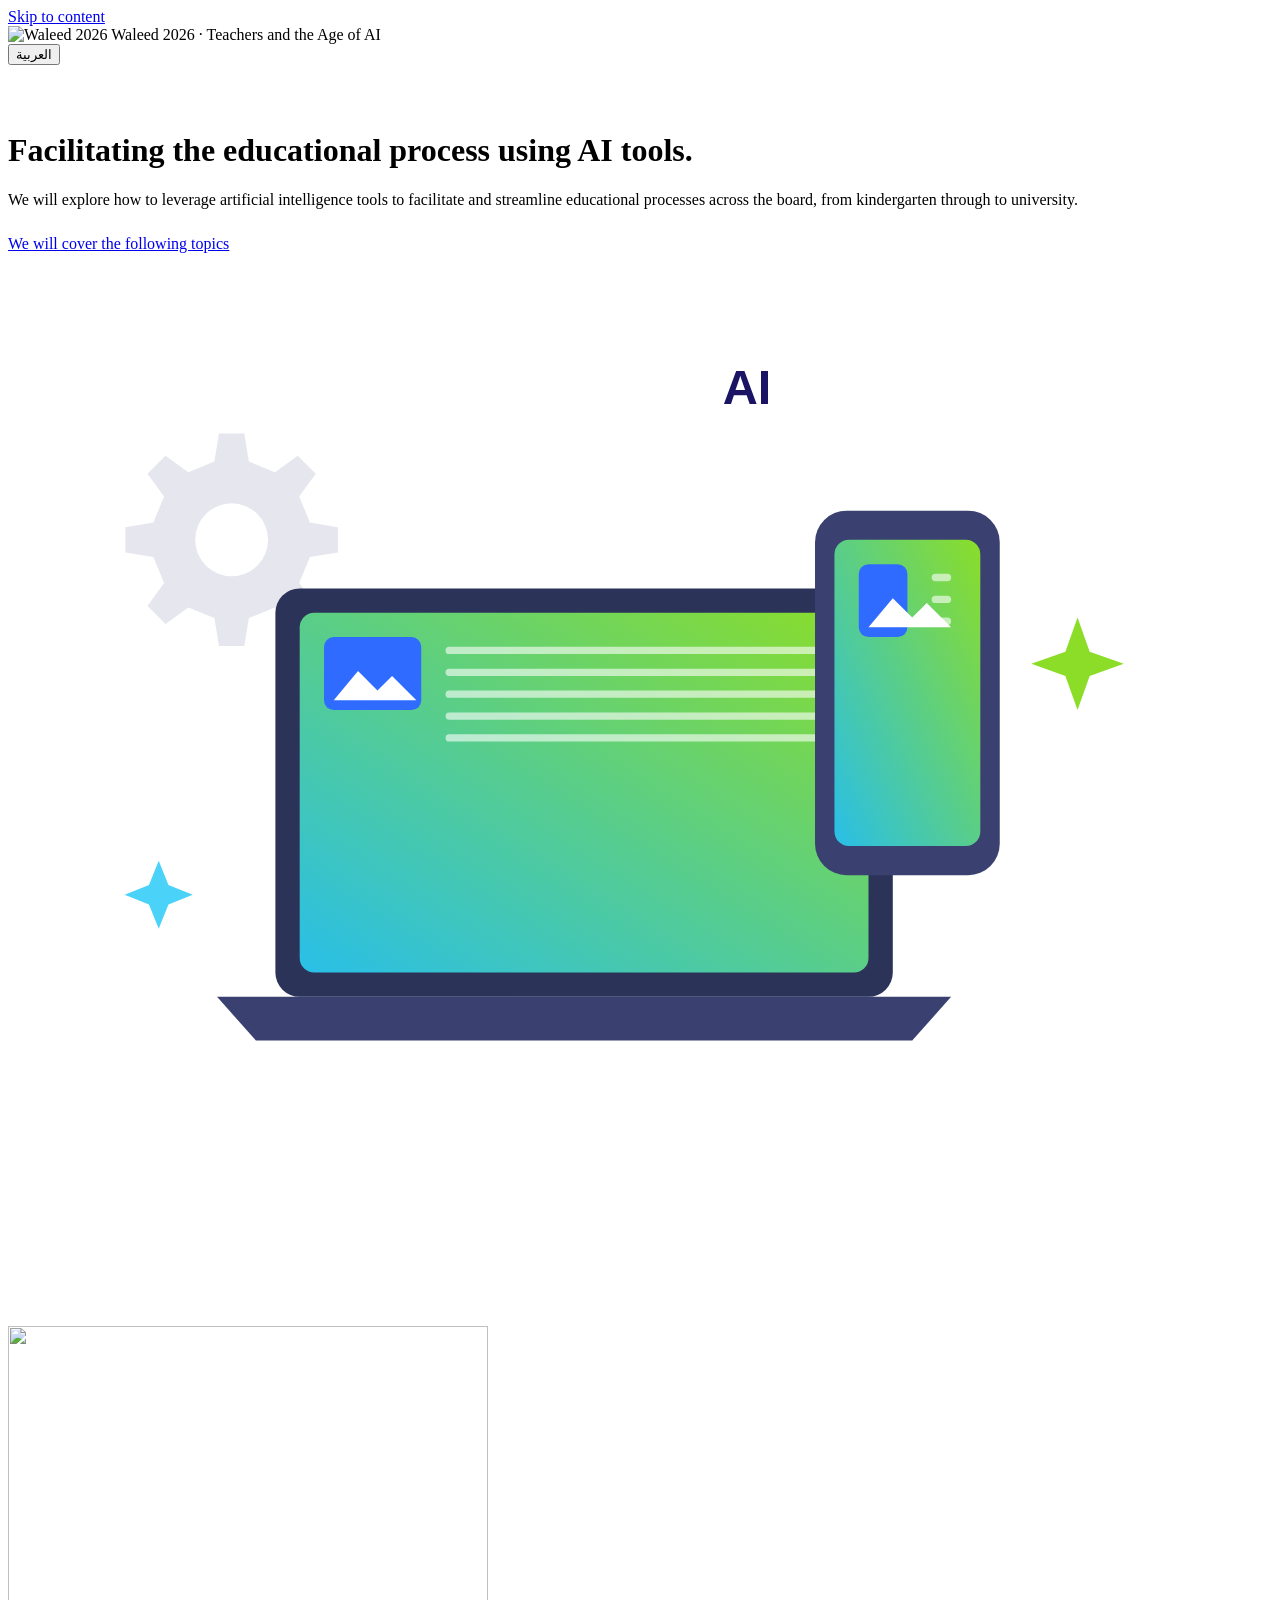
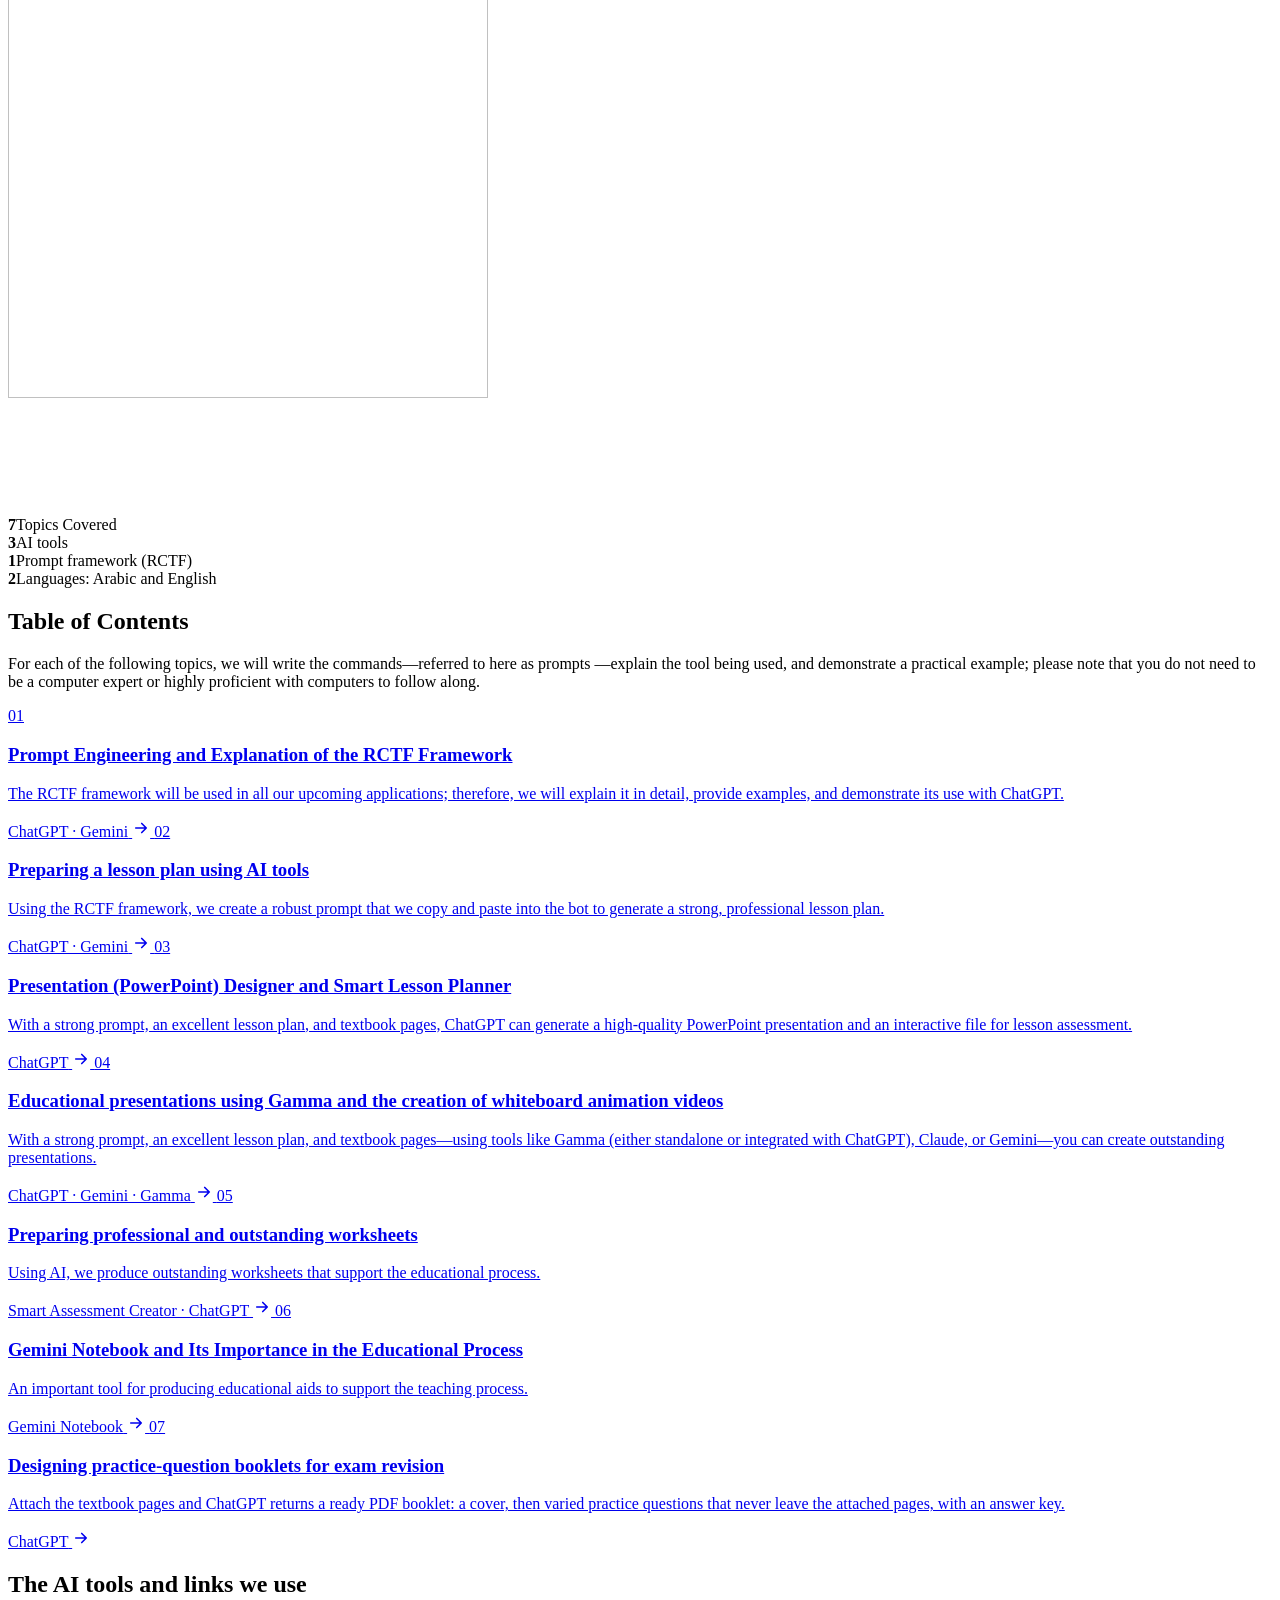
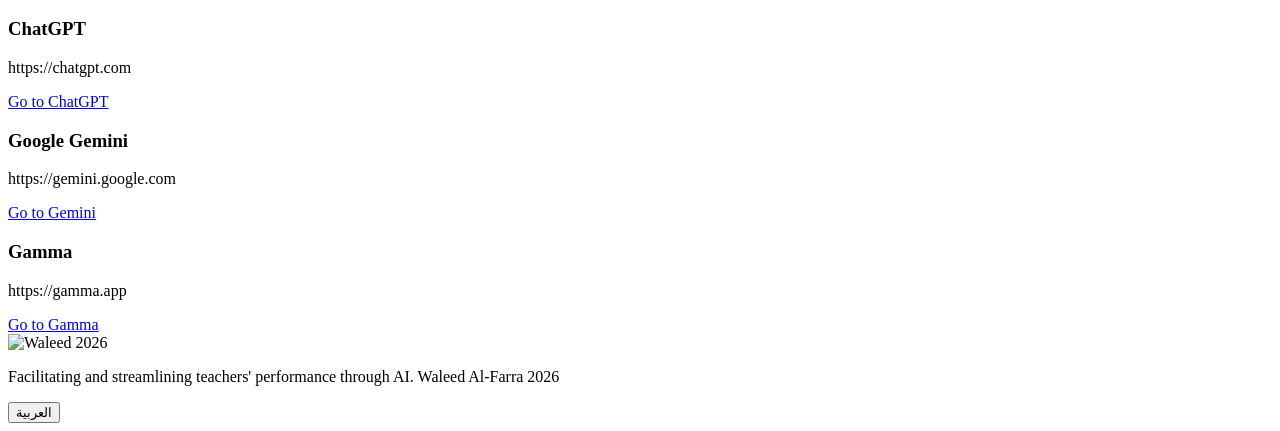
==== index.html @ 4408168d "Add files via upload" ====
<!doctype html>
<html lang="en" dir="ltr">
<head>
<meta charset="utf-8">
<meta name="viewport" content="width=device-width,initial-scale=1">
<title data-en="AI for Teachers — Waleed 2026" data-ar="التدريس والذكاء الاصطناعي  — Waleed 2026">AI for Teachers — Waleed 2026</title>
<link href="assets/logo.png" type="image/x-icon" rel="icon">
<meta name="description" content="Level 1 of the Waleed 2026 AI Classes for Teachers: prompt engineering, lesson planning, exams, assessment and presentations.">
<link rel="stylesheet" href="assets/waleed.css">
<style>
/* تقليص مسافة الواجهة الرئيسية لتطابق صفحة مصمّم الدروس */
.hero{padding:46px 0 114px}
.hero-actions{margin-top:26px}
@media (max-width:720px){.hero{padding:36px 0 104px}}
</style>
</head>
<body>

<a class="skip" href="#main" data-en="Skip to content" data-ar="تخطَّ إلى المحتوى">Skip to content</a>

<!-- ============ TOP BAR ============ -->
<header class="topbar">
  <div class="topbar-in">
    <div class="brand">
      <img src="assets/waleed-logo.png" alt="Waleed 2026">
      <span class="brand-tag" data-en="Waleed 2026 · Teachers and the Age of AI" data-ar="Waleed 2026 · المعلمون وعصر الذكاء الاصطناعي">Waleed 2026 · Teachers and the Age of AI</span>
    </div>
    <div class="topbar-actions">
      <button class="btn btn-ghost" data-lang-toggle type="button" lang="ar">العربية</button>
    </div>
  </div>
</header>

<!-- ============ HERO ============ -->
<div class="hero">
  <i class="orb orb-1" aria-hidden="true"></i><i class="orb orb-2" aria-hidden="true"></i>
  <div class="wrap hero-grid">
    <div class="hero-copy">
    <!--p class="eyebrow" data-en="Waleed 2026 · Teachers and the Age of AI" data-ar="Waleed 2026 · المعلمون وعصر الذكاء الاصطناعي">Waleed 2026 · Teachers and the Age of AI</p-->
    <h1 class="display" data-en="Facilitating the educational process using AI tools." data-ar="تيسير عملية التعليم باستخدام أدوات الذكاء الاصطناعي">Facilitating the educational process using AI tools.</h1>
    <p class="lede" data-en="We will explore how to leverage artificial intelligence tools to facilitate and streamline educational processes across the board, from kindergarten through to university." data-ar="سنستعرض كيفية الاستفادة من أدوات الذكاء الاصطناعي في تيسير وتسهيل عمليات التعليم عامة من مرحلة رياض الأطفال حتى الجامعة">We will explore how to leverage artificial intelligence tools to facilitate and streamline educational processes across the board, from kindergarten through to university.</p>

   <div class="hero-actions">
   
      <a class="btn btn-ghost" href="#sessions" data-en="We will cover the following topics" data-ar="سنتطرق إلى شرح المواضيع التالية">We will cover the following topics</a>
    </div>
    </div>
    <div class="hero-art" aria-hidden="true">
      <i class="art-orb"></i>
      <svg class="art-svg" viewBox="0 0 520 440" xmlns="http://www.w3.org/2000/svg" role="img" aria-label="">
<defs><linearGradient id="g" x1="0" y1="1" x2="1" y2="0"><stop offset="0" stop-color="#29bfe8"/><stop offset="1" stop-color="#8bdd28"/></linearGradient></defs>
<g class="a-gear"><path d="M32.2 -7.1 L43.7 -5.2 L43.7 5.2 L32.2 7.1 L27.8 17.8 L34.6 27.2 L27.2 34.6 L17.8 27.8 L7.1 32.2 L5.2 43.7 L-5.2 43.7 L-7.1 32.2 L-17.8 27.8 L-27.2 34.6 L-34.6 27.2 L-27.8 17.8 L-32.2 7.1 L-43.7 5.2 L-43.7 -5.2 L-32.2 -7.1 L-27.8 -17.8 L-34.6 -27.2 L-27.2 -34.6 L-17.8 -27.8 L-7.1 -32.2 L-5.2 -43.7 L5.2 -43.7 L7.1 -32.2 L17.8 -27.8 L27.2 -34.6 L34.6 -27.2 L27.8 -17.8Z M-15.0 0.0 a15 15 0 1 0 30 0 a15 15 0 1 0 -30 0Z" transform="translate(92 118)" fill="#e6e6ee" fill-rule="evenodd"/></g>
<!--g class="a-float f2"><rect x="38" y="172" width="124" height="156" rx="10" fill="#3a4170"/><rect x="46" y="180" width="108" height="140" rx="6" fill="url(#g)"/><rect x="56" y="190" width="36" height="30" rx="4" fill="#2f6bff"/><path d="M60 216 l10 -12 8 8 6 -6 10 10z" fill="#fff"/><rect x="102" y="194" width="40" height="3" rx="1.5" fill="#fff" opacity=".6"/><rect x="102" y="203" width="40" height="3" rx="1.5" fill="#fff" opacity=".6"/><rect x="102" y="212" width="40" height="3" rx="1.5" fill="#fff" opacity=".6"/><rect x="102" y="221" width="40" height="3" rx="1.5" fill="#fff" opacity=".6"/></g-->
<g class="a-float f1"><path d="M86 306H388L372 324H102Z" fill="#3a4170"/><rect x="110" y="138" width="254" height="168" rx="10" fill="#2b3358"/><rect x="120" y="148" width="234" height="148" rx="6" fill="url(#g)"/><rect x="130" y="158" width="40" height="30" rx="4" fill="#2f6bff"/><path d="M134 184 l10 -12 8 8 6 -6 10 10z" fill="#fff"/><rect x="180" y="162" width="162" height="3" rx="1.5" fill="#fff" opacity=".6"/><rect x="180" y="171" width="162" height="3" rx="1.5" fill="#fff" opacity=".6"/><rect x="180" y="180" width="162" height="3" rx="1.5" fill="#fff" opacity=".6"/><rect x="180" y="189" width="162" height="3" rx="1.5" fill="#fff" opacity=".6"/><rect x="180" y="198" width="162" height="3" rx="1.5" fill="#fff" opacity=".6"/></g>
<g class="a-float f3"><rect x="332" y="106" width="76" height="150" rx="13" fill="#3a4170"/><rect x="340" y="118" width="60" height="126" rx="6" fill="url(#g)"/><rect x="350" y="128" width="20" height="30" rx="4" fill="#2f6bff"/><path d="M354 154 l10 -12 8 8 6 -6 10 10z" fill="#fff"/><rect x="380" y="132" width="8" height="3" rx="1.5" fill="#fff" opacity=".6"/><rect x="380" y="141" width="8" height="3" rx="1.5" fill="#fff" opacity=".6"/><rect x="380" y="150" width="8" height="3" rx="1.5" fill="#fff" opacity=".6"/></g>
<g class="a-float f2"><rect x="268" y="34" width="72" height="42" rx="12" fill="#fff"/><path d="M286 76l-6 14 18-14z" fill="#fff"/><text x="304" y="62" text-anchor="middle" font-family="Arial,sans-serif" font-weight="700" font-size="20" fill="#1b1464">AI</text></g>
<path class="a-spark s1" d="M440 150l5 14 14 5-14 5-5 14-5-14-14-5 14-5z" fill="#8bdd28"/>
<path class="a-spark s2" d="M62 250l4 10 10 4-10 4-4 10-4-10-10-4 10-4z" fill="#4ad2f8"/>
<path class="a-spark s3" d="M392 44l4 10 10 4-10 4-4 10-4-10-10-4 10-4z" fill="#fff"/>
</svg>
      <img class="hero-char" src="assets/teachercar1.png" alt="" width="480" height="672">
    </div>
  </div>
</div>

<!-- ============ شريط الحالة ============ -->
<section class="stats" aria-label="Course at a glance">
  <div class="stats-in"><div class="stats-card">
    <div class="stat no-plus"><b data-count="7">7</b><span data-en="Topics Covered" data-ar="مواضيع الشرح">Topics Covered</span></div>
    <div class="stat no-plus"><b data-count="3">3</b><span data-en="AI tools" data-ar="أدوات ذكاء اصطناعي">AI tools</span></div>
    <div class="stat no-plus"><b data-count="1">1</b><span data-en="Prompt framework (RCTF)" data-ar="إطار واحد للأوامر RCTF">Prompt framework (RCTF)</span></div>
    <div class="stat no-plus"><b data-count="2">2</b><span data-en="Languages: Arabic and English" data-ar="لغتان: العربية والإنجليزية">Languages: Arabic and English</span></div>
  </div></div>
</section>

<main id="main">

<!-- ============ فهرس الأقسام التي سنشرحها ============ -->
<section class="sec" id="sessions">
  <div class="wrap">
    <div class="sec-head">
      <h2 class="display" data-en="Table of Contents" data-ar="فهرس المواضيع ">Table of Contents</h2>
      <p data-en="For each of the following topics, we will write the commands—referred to here as prompts —explain the tool being used, and demonstrate a practical example; please note that you do not need to be a computer expert or highly proficient with computers to follow along." data-ar="في كل موضوع مما يلي سيتم كتابة الأوامر التي نسميها هنا برومت مع شرح الأداة المستخدمة وتطبيق مثال عملي مع ملاحظة بأنه ليس بالضرورة أن تكون ضليعا أو خبيراً في استخدام الحاسب الآلي .">For each of the following topics, we will write the commands—referred to here as prompts —explain the tool being used, and demonstrate a practical example; please note that you do not need to be a computer expert or highly proficient with computers to follow along.</p>
    </div>

    <div class="sessions">

      <a class="srow" href="RCTFframe.html">
        <span class="srow-n" aria-hidden="true">01</span>
        <span class="srow-main">
          <h3 data-en="Prompt Engineering and Explanation of the RCTF Framework" data-ar="هندسة الأوامر وشرح إطار RCTF">Prompt Engineering and Explanation of the RCTF Framework</h3>
          <p data-en="The RCTF framework will be used in all our upcoming applications; therefore, we will explain it in detail, provide examples, and demonstrate its use with ChatGPT." data-ar="سيتم استخدام إطار RCTF، في جميع تطبيقاتنا القادمة لذلك سنقوم بشرحه بالتفصيل مع ضرب أمثلة عليه واستخدامه مع ChatGPT.">The RCTF framework will be used in all our upcoming applications; therefore, we will explain it in detail, provide examples, and demonstrate its use with ChatGPT.</p>
        </span>
        <span class="srow-side">
          <span class="tool-chip">ChatGPT · Gemini</span>
          <span class="srow-go" aria-hidden="true"><svg width="18" height="18" viewBox="0 0 24 24" fill="none" stroke="currentColor" stroke-width="2.2" stroke-linecap="round" stroke-linejoin="round"><path d="M5 12h14M13 6l6 6-6 6"/></svg></span>
        </span>
      </a>

      <a class="srow" href="LessonPlan.html">
        <span class="srow-n" aria-hidden="true">02</span>
        <span class="srow-main">
          <h3 data-en="Preparing a lesson plan using AI tools" data-ar="إعداد خطة الدرس باستخدام أدوات الذكاء الاصطناعي">Preparing a lesson plan using AI tools</h3>
          <p data-en="Using the RCTF framework, we create a robust prompt that we copy and paste into the bot to generate a strong, professional lesson plan." data-ar="باستخدام اطار RCTF،نقوم بإنشاء برومت قوي ننسخه ونلصقه في الروبوت لينتج خطة درس قوية واحترافية.">Using the RCTF framework, we create a robust prompt that we copy and paste into the bot to generate a strong, professional lesson plan.</p>
        </span>
        <span class="srow-side">
          <span class="tool-chip">ChatGPT · Gemini</span>
          <span class="srow-go" aria-hidden="true"><svg width="18" height="18" viewBox="0 0 24 24" fill="none" stroke="currentColor" stroke-width="2.2" stroke-linecap="round" stroke-linejoin="round"><path d="M5 12h14M13 6l6 6-6 6"/></svg></span>
        </span>
      </a>

      <a class="srow" href="LessonPromptStudio.html">
        <span class="srow-n" aria-hidden="true">03</span>
        <span class="srow-main">
          <h3 data-en="Presentation (PowerPoint) Designer and Smart Lesson Planner" data-ar="مصمّم العروض التقديمية (الباوربوينت) وتقويم الدرس الذكي">Presentation (PowerPoint) Designer and Smart Lesson Planner</h3>
          <p data-en="With a strong prompt, an excellent lesson plan, and textbook pages, ChatGPT can generate a high-quality PowerPoint presentation and an interactive file for lesson assessment." data-ar="برومت قوي، وخطة درس متميزة، وصفحات الكتاب — مع ChatGPT  يعطي عرض باوربوينت وملف تفاعلي لتقويم الدرس متميز.">With a strong prompt, an excellent lesson plan, and textbook pages, ChatGPT can generate a high-quality PowerPoint presentation and an interactive file for lesson assessment.</p>
        </span>
        <span class="srow-side">
          <span class="tool-chip">ChatGPT</span>
          <span class="srow-go" aria-hidden="true"><svg width="18" height="18" viewBox="0 0 24 24" fill="none" stroke="currentColor" stroke-width="2.2" stroke-linecap="round" stroke-linejoin="round"><path d="M5 12h14M13 6l6 6-6 6"/></svg></span>
        </span>
      </a>

      <a class="srow" href="GammaPresentation.html">
        <span class="srow-n" aria-hidden="true">04</span>
        <span class="srow-main">
          <h3 data-en="Educational presentations using Gamma and the creation of whiteboard animation videos" data-ar="عروض تعليمية باستخدام Gamma وإنشاء أفلام الوايت بورد أنيميشن">Educational presentations using Gamma and the creation of whiteboard animation videos</h3>
          <p data-en="With a strong prompt, an excellent lesson plan, and textbook pages—using tools like Gamma (either standalone or integrated with ChatGPT), Claude, or Gemini—you can create outstanding presentations." data-ar="برومت قوي، وخطة درس متميزة، وصفحات الكتاب — والأدوات Gamma، أو  ChatGPT مع ربط Gamma، أو  Claude و Gemini تعطي عروض تقديمية متميز.">With a strong prompt, an excellent lesson plan, and textbook pages—using tools like Gamma (either standalone or integrated with ChatGPT), Claude, or Gemini—you can create outstanding presentations.</p>
        </span>
        <span class="srow-side">
          <span class="tool-chip">ChatGPT · Gemini · Gamma</span>
          <span class="srow-go" aria-hidden="true"><svg width="18" height="18" viewBox="0 0 24 24" fill="none" stroke="currentColor" stroke-width="2.2" stroke-linecap="round" stroke-linejoin="round"><path d="M5 12h14M13 6l6 6-6 6"/></svg></span>
        </span>
      </a>

      <a class="srow" href="WorkSheet.html">
        <span class="srow-n" aria-hidden="true">05</span>
        <span class="srow-main">
          <h3 data-en="Preparing professional and outstanding worksheets" data-ar="إعداد أوراق عمل احترافية ومتميزة">Preparing professional and outstanding worksheets</h3>
          <p data-en="Using AI, we produce outstanding worksheets that support the educational process." data-ar="باستخدام الذكاء الاصطناعية نقوم بانتاج أوراق عمل متميزة تدعم العملية التعليمية">Using AI, we produce outstanding worksheets that support the educational process.</p>
        </span>
        <span class="srow-side">
          <span class="tool-chip">Smart Assessment Creator · ChatGPT</span>
          <span class="srow-go" aria-hidden="true"><svg width="18" height="18" viewBox="0 0 24 24" fill="none" stroke="currentColor" stroke-width="2.2" stroke-linecap="round" stroke-linejoin="round"><path d="M5 12h14M13 6l6 6-6 6"/></svg></span>
        </span>
      </a>

     

      <a class="srow" href="ToNoteBookLM.html">
        <span class="srow-n" aria-hidden="true">06</span>
        <span class="srow-main">
           <h3 data-en="Gemini Notebook and Its Importance in the Educational Process" data-ar="أداة Gemini Notebookوأهميتها في عملية التعليم">Gemini Notebook and Its Importance in the Educational Process</h3>
          <p data-en="An important tool for producing educational aids to support the teaching process." data-ar="أداة هامة في انتاج وسائل تعليمية مساعدة لعملية التدريس">An important tool for producing educational aids to support the teaching process.</p>
        </span>
        <span class="srow-side">
          <span class="tool-chip">Gemini Notebook</span>
          <span class="srow-go" aria-hidden="true"><svg width="18" height="18" viewBox="0 0 24 24" fill="none" stroke="currentColor" stroke-width="2.2" stroke-linecap="round" stroke-linejoin="round"><path d="M5 12h14M13 6l6 6-6 6"/></svg></span>
        </span>
      </a>

      <a class="srow" href="StudyNotesStudio.html">
        <span class="srow-n" aria-hidden="true">07</span>
        <span class="srow-main">
          <h3 data-en="Designing practice-question booklets for exam revision" data-ar="مصمّم مذكرات الأسئلة للتدريب قبل الاختبارات">Designing practice-question booklets for exam revision</h3>
          <p data-en="Attach the textbook pages and ChatGPT returns a ready PDF booklet: a cover, then varied practice questions that never leave the attached pages, with an answer key." data-ar="أرفق صفحات الكتاب، فيعيد لك ChatGPT مذكرة PDF جاهزة: غلاف، ثم أسئلة متنوعة لا تخرج عن الصفحات المرفقة، مع مفتاح للإجابات.">Attach the textbook pages and ChatGPT returns a ready PDF booklet: a cover, then varied practice questions that never leave the attached pages, with an answer key.</p>
        </span>
        <span class="srow-side">
          <span class="tool-chip">ChatGPT</span>
          <span class="srow-go" aria-hidden="true"><svg width="18" height="18" viewBox="0 0 24 24" fill="none" stroke="currentColor" stroke-width="2.2" stroke-linecap="round" stroke-linejoin="round"><path d="M5 12h14M13 6l6 6-6 6"/></svg></span>
        </span>
      </a>

    </div>
  </div>
</section>


<!-- ============ TOOL LINKS ============ -->
<section class="sec" id="tools">
  <div class="wrap">
    <div class="sec-head">
      <h2 class="display" data-en="The AI ​​tools and links we use" data-ar="أدوات الذكاء الاصطناعي وروابطها التي سنستخدمها">The AI ​​tools and links we use</h2>
     
    </div>

    <div class="apps">
      <div class="app">
        
        <h3>ChatGPT</h3>
        <p class="app-url">https://chatgpt.com</p>
        <a class="btn btn-outline" href="https://chatgpt.com" target="_blank" rel="noopener" data-en="Go to ChatGPT" data-ar="الذهاب إلى ChatGPT">Go to ChatGPT</a>
      </div>
      <div class="app">
        
        <h3>Google Gemini</h3>
        <p class="app-url">https://gemini.google.com</p>
        <a class="btn btn-outline" href="https://gemini.google.com" target="_blank" rel="noopener" data-en="Go to Gemini" data-ar="الذهاب إلى Gemini">Go to Gemini</a>
      </div>
      
      
      <div class="app">
        
        <h3>Gamma</h3>
        <p class="app-url">https://gamma.app</p>
        <a class="btn btn-outline" href="https://gamma.app" target="_blank" rel="noopener" data-en="Go to Gamma" data-ar="الذهاب إلى Gamma">Go to Gamma</a>
      </div>
    </div>
  </div>
</section>

</main>

<!-- ============ FOOTER ============ -->
<footer class="foot">
  <div class="foot-in">
    <img src="assets/waleed-logo.png" alt="Waleed 2026">
    <p data-en="Facilitating and streamlining teachers' performance through AI. Waleed Al-Farra 2026" data-ar="تسهيل وتيسير أداء المعلمين بالذكاء الاصطناعي · وليد الفرا 2026.">Facilitating and streamlining teachers' performance through AI. Waleed Al-Farra 2026</p>
    <button class="btn btn-ghost" data-lang-toggle type="button" lang="ar">العربية</button>
  </div>
</footer>

<script src="assets/waleed.js"></script>
<script src="assets/upgrade.js"></script>
</body>
</html>
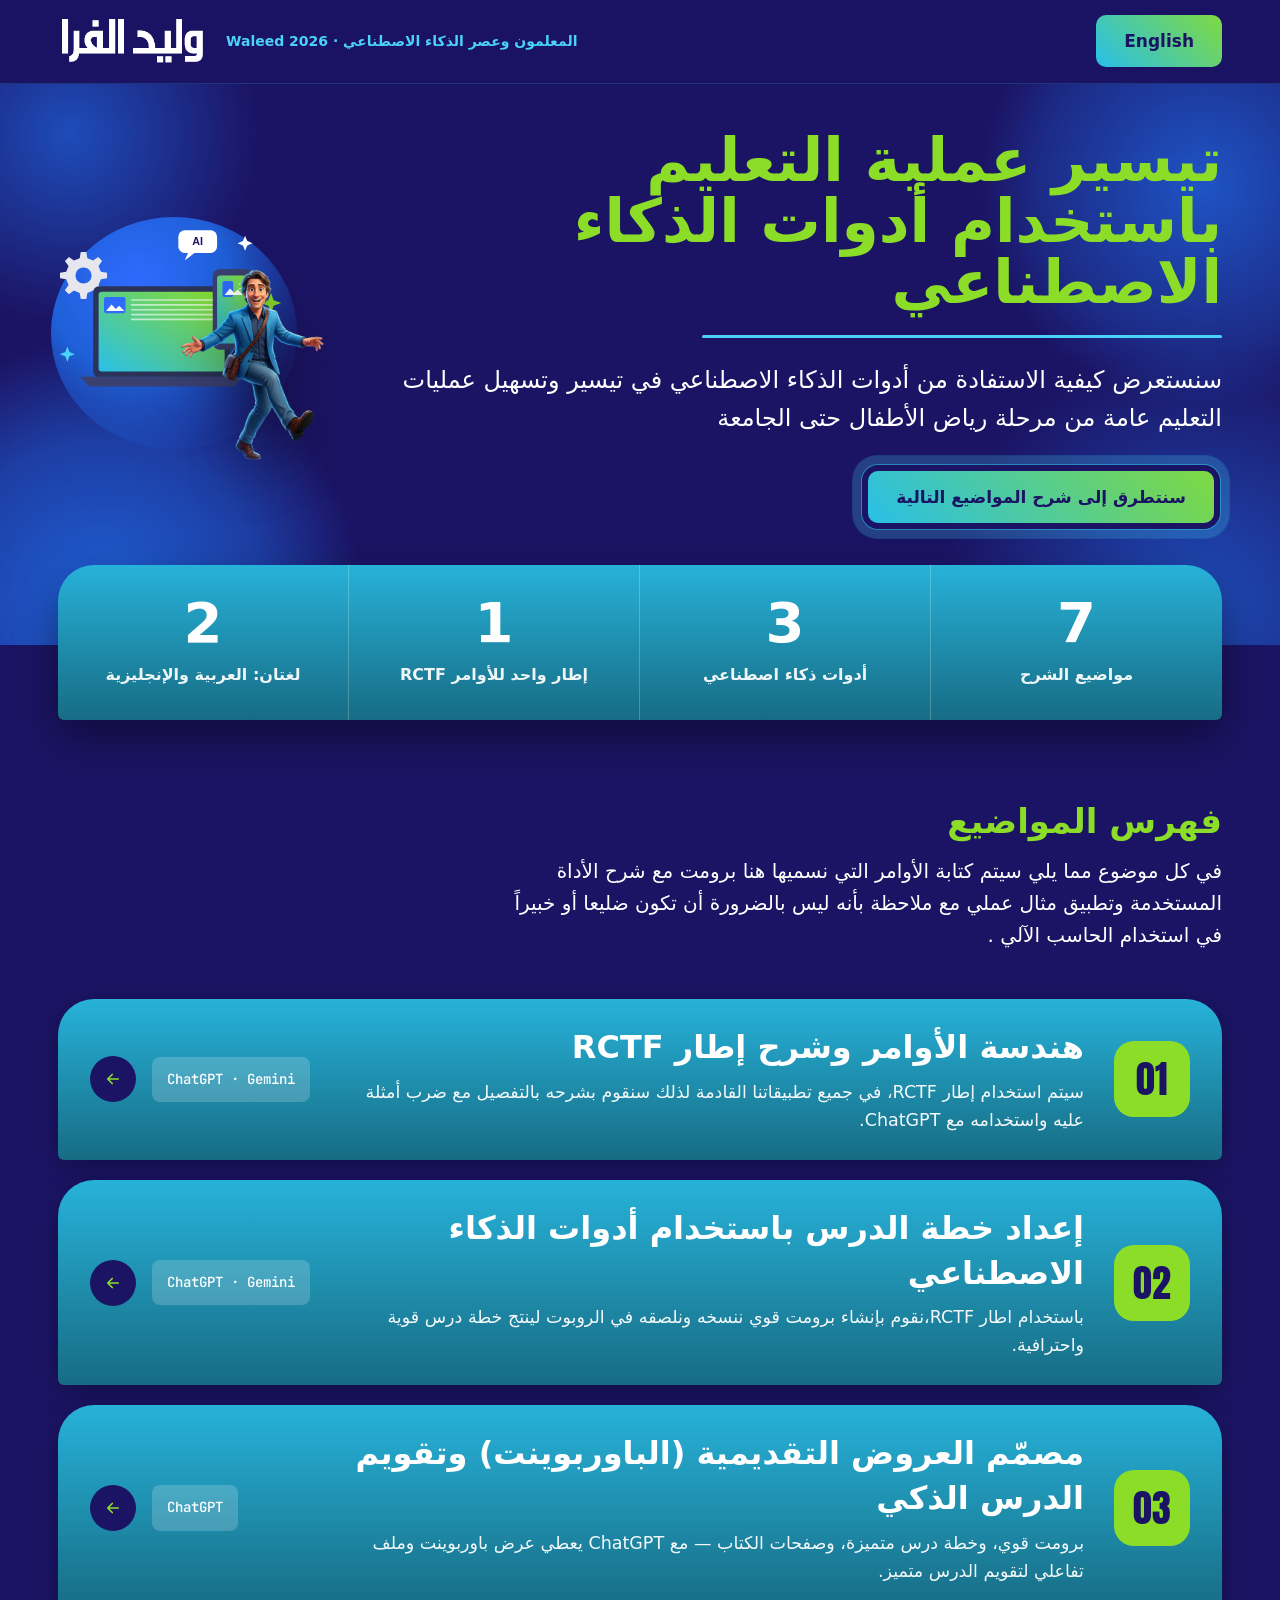
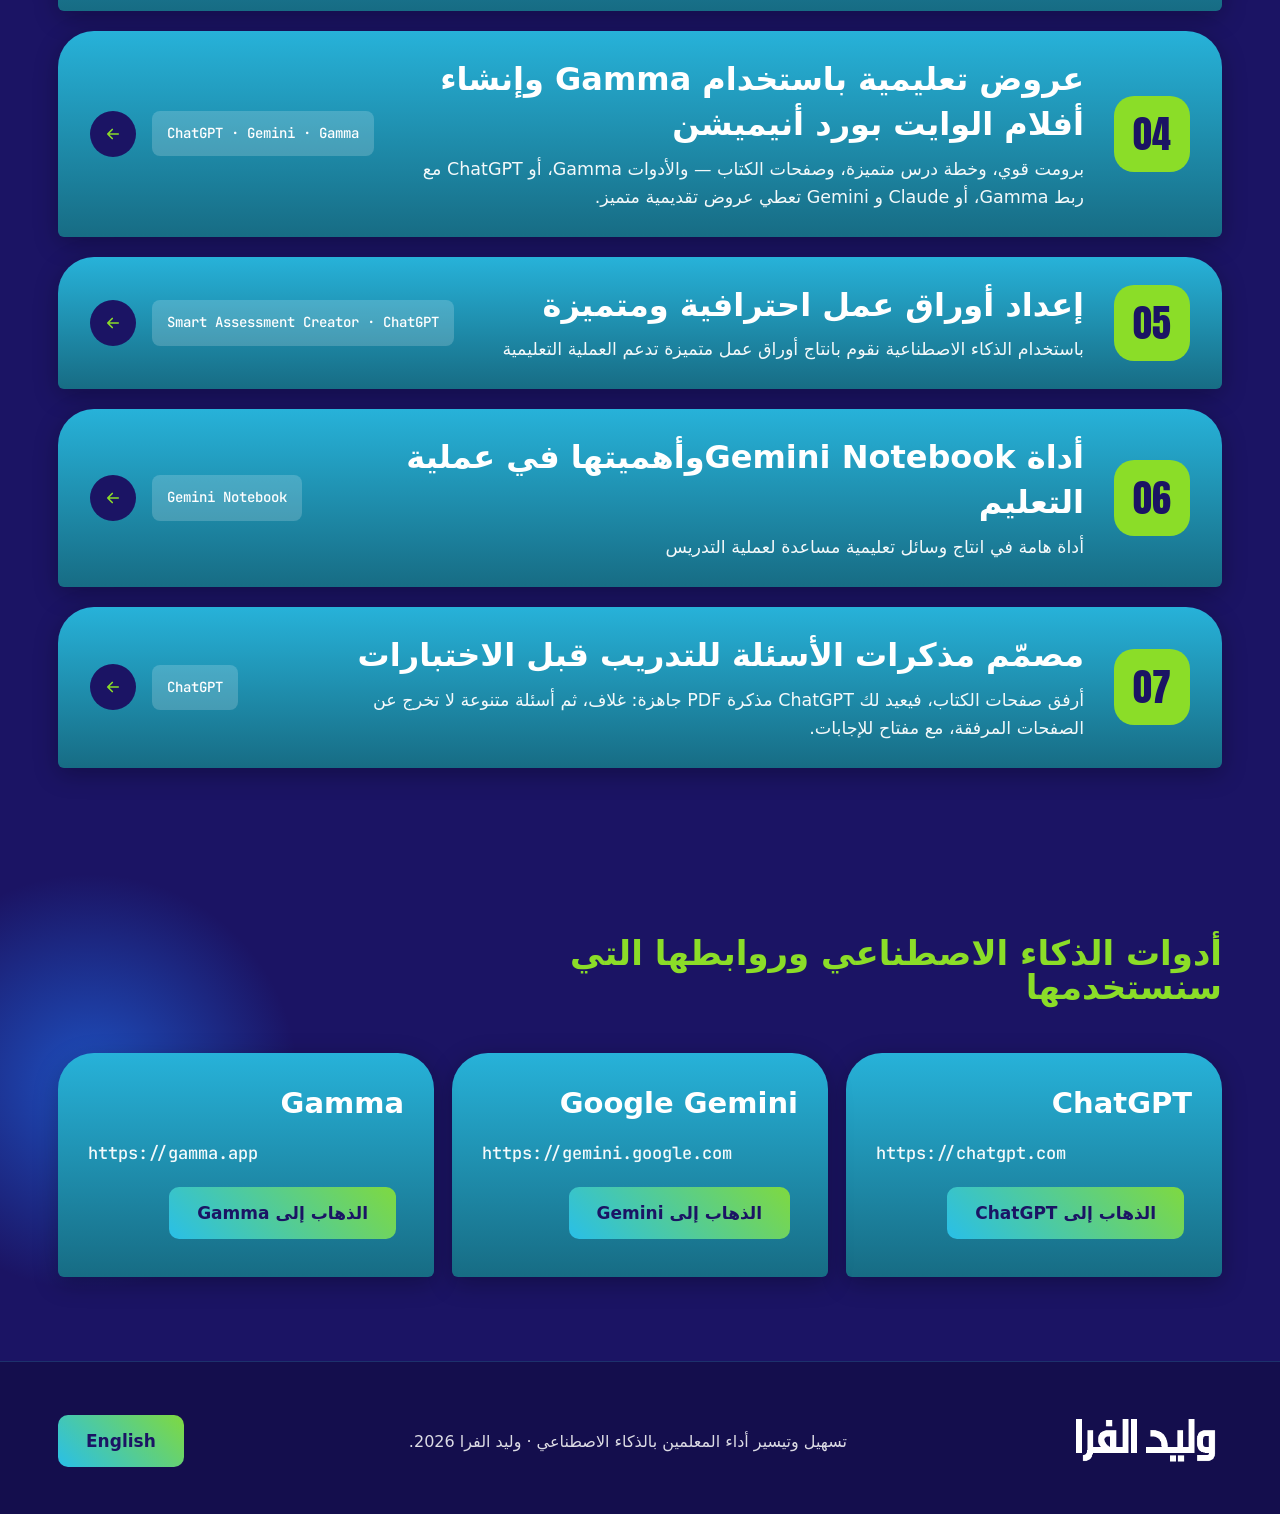
==== commit 04478949: "Update index.html" ====
--- a/index.html
+++ b/index.html
@@ -222,5 +222,8 @@
 
 <script src="assets/waleed.js"></script>
 <script src="assets/upgrade.js"></script>
+  <script data-goatcounter="https://walfarra.goatcounter.com/count"
+        async src="//gc.zgo.at/count.js"></script>
+
 </body>
 </html>
--- a/assets/waleed.css
+++ b/assets/waleed.css
@@ -0,0 +1,1045 @@
+/* ==========================================================
+   Waleed 2026 — waleed.css (merged: base styles + upgrade layer)
+   ========================================================== */
+
+/* ================================
+   Waleed 2026 — AI for Teachers ·
+   ================================ */
+
+/* ------ fonts --- */
+@font-face{font-family:Anton;src:url(fonts/anton-latin-400-normal.woff2) format('woff2');font-weight:400;font-display:swap}
+@font-face{font-family:Inter;src:url(fonts/inter-latin-400-normal.woff2) format('woff2');font-weight:400;font-display:swap}
+@font-face{font-family:Inter;src:url(fonts/inter-latin-500-normal.woff2) format('woff2');font-weight:500;font-display:swap}
+@font-face{font-family:Inter;src:url(fonts/inter-latin-600-normal.woff2) format('woff2');font-weight:600;font-display:swap}
+@font-face{font-family:Inter;src:url(fonts/inter-latin-700-normal.woff2) format('woff2');font-weight:700;font-display:swap}
+@font-face{font-family:Inter;src:url(fonts/inter-latin-800-normal.woff2) format('woff2');font-weight:800;font-display:swap}
+@font-face{font-family:'JetBrains Mono';src:url(fonts/jetbrains-mono-latin-400-normal.woff2) format('woff2');font-weight:400;font-display:swap}
+@font-face{font-family:'JetBrains Mono';src:url(fonts/jetbrains-mono-latin-500-normal.woff2) format('woff2');font-weight:500;font-display:swap}
+@font-face{font-family:Zain;src:url(fonts/cairo-arabic-400-normal.woff2) format('woff2');font-weight:400;font-display:swap;unicode-range:U+0600-06FF,U+0750-077F,U+FB50-FDFF,U+FE70-FEFF}
+@font-face{font-family:Zain;src:url(fonts/cairo-arabic-600-normal.woff2) format('woff2');font-weight:600;font-display:swap;unicode-range:U+0600-06FF,U+0750-077F,U+FB50-FDFF,U+FE70-FEFF}
+@font-face{font-family:Zain;src:url(fonts/cairo-arabic-700-normal.woff2) format('woff2');font-weight:700;font-display:swap;unicode-range:U+0600-06FF,U+0750-077F,U+FB50-FDFF,U+FE70-FEFF}
+@font-face{font-family:Zain;src:url(fonts/cairo-latin-400-normal.woff2) format('woff2');font-weight:400;font-display:swap}
+@font-face{font-family:Zain;src:url(fonts/cairo-latin-600-normal.woff2) format('woff2');font-weight:600;font-display:swap}
+@font-face{font-family:Zain;src:url(fonts/cairo-latin-700-normal.woff2) format('woff2');font-weight:700;font-display:swap}
+
+:root{
+    --logo-teal:#ececec; --logo-orange:#EE3A23;
+  --brand:#ffffff;
+  --brand-lift:oklch(23.359% 0.13418 278.268);
+  --bg:oklch(93.333% 0.00322 15.4);
+  --bg-2:oklch(100% 0.00011 271.152);
+  --surface:oklch(96.444% 0.00143 285.229);
+  --surface-2:oklch(92.494% 0.00011 271.152);
+  --line:oklch(23.359% 0.13418 278.268);
+  --line-soft:oklch(49.477% 0.0894 178.342);
+  --ink:oklch(23.359% 0.13418 278.268);
+  --ink-2:oklch(0% 0 0);
+  --muted:oklch(31.242% 0.05618 178.284);
+  --accent:#05e3ac;
+  --accent-text:oklch(56.95% 0.20316 33.718);
+  --accent-dim:oklch(62.16% 0.24335 30.556);
+  --on-accent:oklch(82.156% 0.15229 176.656);
+  --signal:oklch(11.43% 0.02278 169.431);
+
+  --sans:Inter,-apple-system,BlinkMacSystemFont,"Segoe UI",Roboto,Helvetica,Arial,sans-serif;
+  --display:Anton,Impact,"Arial Narrow",sans-serif;
+  --mono:"JetBrains Mono",ui-monospace,SFMono-Regular,Menlo,Consolas,monospace;
+  --ar:Cairo,"Segoe UI",Tahoma,system-ui,sans-serif;
+
+  --r-sm:8px; --r:12px; --r-md:14px; --r-lg:18px; --r-pill:999px;
+  --ease:cubic-bezier(0.4,0,0.2,1);
+  --out:cubic-bezier(0.22,1,0.36,1);
+  --t-fast:160ms; --t:260ms;
+  --maxw:1220px;
+  --shadow:0 2px 14px rgba(0,0,0,.34);
+  --shadow-lift:0 16px 40px rgba(0,0,0,.46);
+}
+
+.sec-head-title{
+  display:flex;
+  align-items:center;
+  gap:10px;
+  flex-wrap:wrap;
+}
+.sec-head-title img{
+  flex:0 0 auto;
+}
+
+*{box-sizing:border-box}
+html{scroll-behavior:smooth; background:var(--bg)}
+body{
+  margin:0; background:var(--bg); color:var(--ink-2);
+  font-family:var(--sans); font-size:18px; font-weight:500; line-height:1.68;
+  -webkit-font-smoothing:antialiased; text-rendering:optimizeLegibility;
+}
+html[dir="rtl"] body{font-family:var(--ar); font-size:19px; line-height:1.95; font-weight:400}
+html[dir="rtl"] .display{font-family:var(--ar); font-weight:700; letter-spacing:0}
+
+img{max-width:100%; display:block}
+a{color:var(--brand-lift); text-underline-offset:3px}
+strong,b{color:var(--ink); font-weight:700}
+:focus-visible{outline:3px solid var(--accent); outline-offset:3px; border-radius:6px}
+::selection{background:var(--accent); color:#fff}
+
+.wrap{max-width:var(--maxw); margin-inline:auto; padding-inline:28px}
+
+/* Display face  */
+.display{
+  font-family:var(--display); font-weight:400; line-height:1.02;
+  letter-spacing:.006em; color:var(--ink);
+}
+
+/* ---------- Skip link ---------- */
+.skip{position:absolute; inset-inline-start:-9999px; top:0; z-index:99;
+  background:var(--accent); color:#fff; padding:14px 20px; font-weight:700;
+  border-radius:0 0 var(--r) 0}
+.skip:focus{inset-inline-start:0}
+
+/* ---------- Top bar ---------- */
+.topbar {
+  background: var(--bg-2); 
+  border-bottom: 1px solid var(--line-soft); 
+  position: sticky; 
+  top: 0; 
+  z-index: 40; 
+  backdrop-filter: blur(8px);
+}
+
+.topbar-in {
+  max-width: var(--maxw); 
+  margin-inline: auto; 
+  padding: 14px 28px; 
+  display: flex; 
+  align-items: center; 
+  gap: 20px; 
+  justify-content: space-between;
+  /* 💡 إجبار الشريط على الترتيب من اليسار لليمين دائماً لضمان ثبات اللوجو يساراً والأزرار يميناً */
+  direction: ltr !important; 
+}
+
+.brand {
+  display: flex; 
+  align-items: center; 
+  gap: 16px; 
+  min-width: 0;
+  /* 💡 إعادة توجيه محتوى الشعار داخلياً ليدعم العربية إذا كان يحتوي على نص */
+  direction: var(--site-dir, ltr); 
+}
+
+.brand img {
+  width: 152px;
+}
+
+.brand-tag {
+  font-family: var(--mono); 
+  font-size: 12px; 
+  font-weight: 500; 
+  letter-spacing: .14em; 
+  text-transform: uppercase; 
+  color: var(--muted); 
+  white-space: nowrap;
+}
+
+/* دعم الخط العربي للشعار */
+html[dir="rtl"] .brand-tag {
+  font-family: var(--ar); 
+  letter-spacing: 0; 
+  font-size: 14px; 
+  font-weight: 600;
+}
+
+.topbar-actions {
+  display: flex; 
+  align-items: center; 
+  gap: 10px; 
+  flex-wrap: wrap;
+  /* 💡 إعادة توجيه الأزرار داخلياً لتظهر النصوص داخلها بشكل صحيح حسب لغة الموقع */
+  direction: var(--site-dir, ltr); 
+}
+
+
+/* ---------- Buttons ---------- */
+.btn{display:inline-flex; align-items:center; gap:10px; border:0; cursor:pointer;
+  font-family:inherit; font-weight:700; font-size:15.5px; padding:12px 20px;
+  border-radius:var(--r-pill); text-decoration:none; min-height:46px; line-height:1.2;
+  transition:transform var(--t-fast) var(--ease), background var(--t-fast),
+             box-shadow var(--t) var(--out), color var(--t-fast)}
+.btn:active{transform:translateY(1px) scale(.985)}
+.btn-ghost{background:var(--surface); color:var(--ink); border:1px solid var(--line)}
+.btn-ghost:hover{background:var(--surface-2); border-color:var(--brand-lift)}
+.btn-primary{background:var(--brand-lift); color:var(--on-accent)}
+.btn-primary:hover{filter:brightness(1.08); box-shadow:var(--shadow-lift)}
+.btn-outline{background:transparent; color:var(--brand-lift); border:1.5px solid var(--brand-lift)}
+.btn-outline:hover{background:var(--surface-2); color:var(--ink)}
+.btn-accent{background:var(--accent); color:#fff}
+.btn-accent:hover{filter:brightness(1.1); box-shadow:0 12px 30px oklch(0.520 0.185 31 / .38)}
+.btn .ic{width:18px; height:18px; flex:0 0 auto}
+html[dir="rtl"] .btn .flip{transform:scaleX(-1)}
+
+/* ---------- Hero ---------- */
+.hero{position:relative; overflow:hidden; padding:88px 0 96px;
+  background:
+    radial-gradient(900px 520px at 12% -10%, oklch(97.059% 0.00343 176.312 / 0.55), transparent 62%),
+    radial-gradient(700px 420px at 96% 8%, oklch(94.562% 0.02093 24.519 / 0.18), transparent 60%),
+    var(--bg)}
+.hero:after{content:""; position:absolute; bottom:0; inset-inline-start:0;
+  width:100%; height:3px;
+  background:linear-gradient(90deg,var(--brand-lift),var(--accent) 62%,transparent)}
+html[dir="rtl"] .hero:after{background:linear-gradient(270deg,var(--brand-lift),var(--accent) 62%,transparent)}
+.hero .wrap{position:relative}
+
+.eyebrow{font-family:var(--mono); font-size:13px; font-weight:500;
+  letter-spacing:.2em; text-transform:uppercase; color:var(--accent-text);
+  margin:0 0 24px}
+html[dir="rtl"] .eyebrow{font-family:var(--ar); letter-spacing:0; font-size:16px; font-weight:700}
+
+.hero h1{margin:0 0 24px; font-size:clamp(46px,7.4vw,60px); max-width:29ch}
+.hero .lede{margin:0; max-width:56ch; font-size:clamp(19.5px,2.2vw,24px);
+  font-weight:500; color:var(--ink-2); line-height:1.56}
+.hero-actions{display:flex; gap:14px; flex-wrap:wrap; margin-top:38px}
+.hero-meta{display:flex; gap:10px; flex-wrap:wrap; margin-top:40px}
+
+.chip{display:inline-flex; align-items:center; gap:8px; font-size:15px; font-weight:600;
+  padding:9px 17px; border-radius:var(--r-pill);
+  background:var(--surface); border:1px solid var(--line); color:var(--ink-2)}
+
+/* ---------- Pipeline strip ---------- */
+.pipeline{background:var(--bg-2); border-bottom:1px solid var(--line-soft)}
+.pipeline-in{max-width:var(--maxw); margin-inline:auto; padding:24px 28px;
+  display:flex; align-items:center; gap:11px; overflow-x:auto; scrollbar-width:thin}
+.step{display:inline-flex; align-items:center; white-space:nowrap;
+  padding:11px 18px; border-radius:var(--r-pill);
+  font-family:var(--mono); font-size:14px; font-weight:500;
+  background:var(--surface); color:var(--ink-2); border:1px solid var(--line)}
+html[dir="rtl"] .step{font-family:var(--ar); font-weight:600; font-size:15px}
+.step.is-start{border-color:var(--brand-lift); color:var(--ink)}
+.step.is-end{background:var(--accent); color:#fff; border-color:var(--accent); font-weight:700}
+.step-arrow{color:var(--accent-text); font-weight:700; flex:0 0 auto; font-size:17px}
+html[dir="rtl"] .step-arrow{transform:scaleX(-1)}
+
+/* ---------- Sections ---------- */
+section{scroll-margin-top:76px}
+.sec{padding:92px 0}
+.sec-alt{background:var(--bg-2); border-block:1px solid var(--line-soft)}
+.sec-head{max-width:60ch; margin:0 0 48px}
+.sec-head h2{margin:0 0 16px; font-size:clamp(34px,4.6vw,24px)}
+.sec-head p{margin:0; color:var(--ink-2); font-size:20px; font-weight:500; line-height:1.6}
+
+/* ---------- Session rows ---------- */
+.sessions{display:grid; gap:14px}
+.srow{display:grid; grid-template-columns:auto 1fr auto; align-items:center; gap:30px;
+  padding:28px 30px; text-decoration:none; color:inherit;
+  background:var(--surface); border:1px solid var(--line-soft); border-radius:var(--r-lg);
+  position:relative; overflow:hidden;
+  transition:border-color var(--t) var(--ease), background var(--t) var(--ease),
+             transform var(--t) var(--out), box-shadow var(--t) var(--out)}
+.srow:before{content:""; position:absolute; inset-block:0; inset-inline-start:0; width:4px;
+  background:var(--accent); opacity:0; transition:opacity var(--t) var(--ease)}
+.srow:hover{background:var(--surface-2); border-color:var(--brand-lift);
+  transform:translateY(-3px); box-shadow:var(--shadow-lift)}
+.srow:hover:before{opacity:1}
+.srow-n{font-family:var(--display); font-size:62px; line-height:.9;
+  color:var(--brand-lift); opacity:.78; min-width:78px;
+  transition:opacity var(--t) var(--ease), color var(--t) var(--ease)}
+.srow:hover .srow-n{opacity:1; color:var(--accent-text)}
+.srow-main h3{margin:0 0 8px; font-family:var(--display); font-weight:400;
+  font-size:clamp(24px,2.6vw,32px); line-height:1.12; color:var(--ink)}
+html[dir="rtl"] .srow-main h3{font-family:var(--ar); font-weight:700; line-height:1.4}
+.srow-main p{margin:0; color:var(--ink-2); font-size:17.5px; max-width:66ch; font-weight:500; line-height:1.6}
+.srow-side{display:flex; align-items:center; gap:16px}
+.tool-chip{display:inline-flex; align-items:center; font-family:var(--mono);
+  font-size:14px; font-weight:500; padding:9px 15px; border-radius:var(--r-pill);
+  background:var(--bg-2); color:var(--brand-lift); border:1px solid var(--line);
+  white-space:nowrap}
+.srow-go{width:46px; height:46px; border-radius:50%; display:grid; place-items:center;
+  background:var(--bg-2); color:var(--brand-lift); border:1px solid var(--line);
+  flex:0 0 auto; transition:background var(--t-fast), color var(--t-fast), transform var(--t) var(--out)}
+.srow:hover .srow-go{background:var(--accent); color:#fff; border-color:var(--accent);
+  transform:translateX(4px)}
+html[dir="rtl"] .srow:hover .srow-go{transform:translateX(-4px)}
+html[dir="rtl"] .srow-go svg{transform:scaleX(-1)}
+
+/* ---------- Cards ---------- */
+.grid{display:grid; gap:18px}
+.g2{grid-template-columns:repeat(2,1fr)}
+.g3{grid-template-columns:repeat(3,1fr)}
+.card{background:var(--surface); border:1px solid var(--line-soft);
+  border-radius:var(--r-lg); padding:32px}
+.card h3{margin:0 0 14px; font-family:var(--display); font-weight:400;
+  font-size:27px; line-height:1.14; color:var(--ink)}
+html[dir="rtl"] .card h3{font-family:var(--ar); font-weight:700; line-height:1.45}
+.card p{margin:0; color:var(--ink-2); font-size:17.5px; font-weight:500; line-height:1.62}
+.card-accent{border-color:var(--accent-dim); background:var(--surface)}
+.card-accent h3{color:var(--accent-text)}
+.card-brand{border-color:var(--brand-lift)}
+.card-brand h3{color:var(--brand-lift)}
+
+/* ---------- Content blocks ---------- */
+.split{display:grid; grid-template-columns:308px 1fr; gap:40px; align-items:start}
+.rail{position:sticky; top:92px; background:var(--surface);
+  border:1px solid var(--line); border-radius:var(--r-lg); padding:30px}
+.rail h2{margin:0 0 8px; font-family:var(--display); font-weight:400;
+  font-size:30px; color:var(--ink); line-height:1.1}
+html[dir="rtl"] .rail h2{font-family:var(--ar); font-weight:700; line-height:1.4}
+.rail > p{margin:0 0 22px; color:var(--ink-2); font-size:17px; font-weight:500}
+.rail ol{margin:0; padding:0; list-style:none; counter-reset:r}
+.rail ol li{counter-increment:r; position:relative; padding-inline-start:40px;
+  margin:16px 0; font-size:16.5px; font-weight:600; color:var(--ink-2); line-height:1.45}
+.rail ol li:before{content:counter(r,decimal-leading-zero); position:absolute;
+  inset-inline-start:0; top:1px; font-family:var(--mono); font-size:13px; font-weight:500;
+  color:var(--accent-text)}
+.rail .btn{margin-top:24px; width:100%; justify-content:center}
+
+.block{background:var(--surface); border:1px solid var(--line-soft);
+  border-radius:var(--r-lg); padding:38px; margin-bottom:18px}
+.block > h2{margin:0 0 10px; font-family:var(--display); font-weight:400;
+  font-size:clamp(30px,3.6vw,42px); line-height:1.06; color:var(--ink)}
+html[dir="rtl"] .block > h2{font-family:var(--ar); font-weight:700; line-height:1.4}
+.block > .sub{margin:0 0 28px; color:var(--accent-text); font-size:17px; font-weight:600}
+.block p{font-size:18px; color:var(--ink-2); font-weight:500; line-height:1.7}
+.block h3{font-family:var(--mono); font-size:14px; font-weight:500; letter-spacing:.16em;
+  text-transform:uppercase; color:var(--brand-lift); margin:34px 0 16px;
+  padding-bottom:12px; border-bottom:1px solid var(--line-soft)}
+html[dir="rtl"] .block h3{font-family:var(--ar); font-weight:700; letter-spacing:0; font-size:19px}
+.block h3:first-of-type{margin-top:0}
+
+.ticks{list-style:none; margin:0; padding:0}
+.ticks li{position:relative; padding-inline-start:32px; margin:15px 0;
+  font-size:18px; color:var(--ink-2); font-weight:500; line-height:1.68}
+.ticks li:before{content:""; position:absolute; inset-inline-start:2px; top:.62em;
+  width:10px; height:10px; border-radius:2px; background:var(--brand-lift);
+  transform:rotate(45deg)}
+.ticks.is-do li:before{background:var(--accent)}
+
+.numbered{counter-reset:s; list-style:none; margin:0; padding:0}
+.numbered li{counter-increment:s; position:relative; padding-inline-start:56px; margin:24px 0}
+.numbered li:before{content:counter(s); position:absolute; inset-inline-start:0; top:-2px;
+  width:36px; height:36px; border-radius:10px; display:grid; place-items:center;
+  background:var(--bg-2); border:1px solid var(--brand-lift); color:var(--brand-lift);
+  font-family:var(--mono); font-size:16px; font-weight:500}
+.numbered li b{display:block; font-size:19px; font-weight:700; color:var(--ink);
+  margin-bottom:4px; line-height:1.35}
+.numbered li span{color:var(--ink-2); font-size:17.5px; font-weight:500; line-height:1.62}
+
+.step-cta{margin:14px 0 0}
+/* a button inside a numbered step must not inherit the step's body-text colour */
+.numbered li .btn span{color:inherit; font-size:inherit; font-weight:inherit}
+
+/* ---------- Embedded document viewer (worked examples) ---------- */
+.viewer{position:relative; margin:22px 0 0; border:1px solid var(--line);
+  border-radius:var(--r-lg); background:var(--bg-2); overflow:hidden;
+  box-shadow:var(--shadow); aspect-ratio:16/10; min-height:420px}
+.viewer iframe{position:absolute; inset:0; width:100%; height:100%; border:0; display:block}
+.viewer.is-video{aspect-ratio:16/9; background:#000}
+.viewer-actions{display:flex; flex-wrap:wrap; gap:12px; padding-top:18px}
+@media (max-width:720px){.viewer{aspect-ratio:4/3; min-height:340px}}
+
+/* ---------- Output chips (the nine NotebookLM outputs) ---------- */
+.outputs{list-style:none; margin:16px 0 4px; padding:0; counter-reset:o;
+  display:grid; gap:10px; grid-template-columns:repeat(auto-fit,minmax(232px,1fr))}
+.outputs li{counter-increment:o; margin:0; position:relative; background:var(--bg-2);
+  border:1px solid var(--line-soft); border-radius:var(--r);
+  padding:13px 15px; padding-inline-start:48px;
+  font-size:16px; font-weight:700; color:var(--ink); line-height:1.35;
+  transition:border-color var(--t) var(--ease), transform var(--t) var(--out)}
+.outputs li:hover{border-color:var(--brand-lift); transform:translateY(-2px)}
+.outputs li:before{content:counter(o); position:absolute; inset-inline-start:13px; top:12px;
+  width:24px; height:24px; border-radius:7px; display:grid; place-items:center;
+  background:var(--brand-lift); color:var(--on-accent);
+  font-family:var(--mono); font-size:12px; font-weight:500}
+.outputs li small{display:block; margin-top:4px; font-size:14.5px; font-weight:500;
+  color:var(--muted); line-height:1.5}
+.outputs.is-quiet{counter-reset:none}
+.outputs.is-quiet li{padding-inline-start:15px}
+.outputs.is-quiet li:before{display:none}
+.outputs li.is-new{border-color:var(--accent-dim); background:var(--surface)}
+.outputs li.is-new:before{background:var(--accent); color:var(--on-accent)}
+html[dir="rtl"] .outputs li{font-family:var(--ar)}
+
+.callout{border-inline-start:4px solid var(--accent); background:var(--bg-2);
+  border-radius:0 var(--r) var(--r) 0; padding:22px 26px; margin:28px 0}
+html[dir="rtl"] .callout{border-radius:var(--r) 0 0 var(--r)}
+.callout p{margin:0; font-size:18px; color:var(--ink-2); font-weight:500; line-height:1.68}
+.callout b{color:var(--accent-text); font-weight:700}
+
+/* ---------- App cards ---------- */
+.apps{display:grid; gap:18px; grid-template-columns:repeat(auto-fit,minmax(300px,1fr))}
+.app{background:var(--bg-2); border:1px solid var(--line); border-radius:var(--r-lg);
+  padding:30px; display:flex; flex-direction:column; gap:16px;
+  transition:transform var(--t) var(--out), box-shadow var(--t) var(--out), border-color var(--t)}
+.app:hover{transform:translateY(-4px); box-shadow:var(--shadow-lift); border-color:var(--brand-lift)}
+.app-badge{display:inline-flex; align-items:center; align-self:flex-start;
+  font-family:var(--mono); font-size:12px; font-weight:500; letter-spacing:.16em;
+  text-transform:uppercase; padding:8px 14px; border-radius:var(--r-pill);
+  background:var(--surface-2); color:var(--brand-lift); border:1px solid var(--line)}
+html[dir="rtl"] .app-badge{font-family:var(--ar); letter-spacing:0; font-size:14px; font-weight:700}
+.app-badge.is-ext{color:var(--accent-text); border-color:var(--accent-dim)}
+.app h3{margin:0; font-family:var(--display); font-weight:400; font-size:29px;
+  line-height:1.1; color:var(--ink)}
+html[dir="rtl"] .app h3{font-family:var(--ar); font-weight:700; line-height:1.4}
+.app p{margin:0; color:var(--ink-2); font-size:17px; flex:1; font-weight:500; line-height:1.62}
+.app .btn{align-self:flex-start; margin-top:4px}
+.app-url{font-family:var(--mono); font-size:14px; font-weight:400; color:var(--brand-lift);
+  word-break:break-all; direction:ltr; text-align:start; flex:none!important}
+
+/* ---------- Prompt box ---------- */
+.prompt-tools{display:flex; gap:10px; flex-wrap:wrap; margin-bottom:16px; align-items:center}
+.prompt-box{width:100%; min-height:360px; resize:vertical; padding:22px;
+  border:1px solid var(--line); border-radius:var(--r); background:var(--bg);
+  color:var(--ink-2); font-family:var(--mono); font-size:14.5px; font-weight:400;
+  line-height:1.75; direction:ltr; text-align:left}
+.prompt-box:focus{border-color:var(--brand-lift); background:var(--bg-2)}
+.copied{font-size:15px; font-weight:700; color:var(--signal)}
+
+/* An editable prompt that can highlight its own fields — a <textarea> cannot style
+   substrings, so fillable prompts use a contenteditable div instead. */
+.prompt-box[contenteditable]{white-space:pre-wrap; overflow:auto; max-height:600px;
+  resize:vertical; cursor:text}
+.prompt-box[contenteditable]:focus{outline:none}
+/* long fields must wrap rather than run off the edge of the box */
+.ph{color:var(--accent-text); font-weight:700; background:oklch(100% 0.00011 271.152 / 0.18);
+  border:1px solid var(--accent-dim); border-radius:4px; padding:0 3px;
+  overflow-wrap:break-word}
+.ph:focus{outline:2px solid var(--accent); outline-offset:1px}
+
+/* ---------- Hint ---------- */
+.hint{margin:0 0 18px; padding:16px 20px; background:var(--surface);
+  border-inline-start:4px solid var(--accent); border-radius:0 var(--r) var(--r) 0;
+  font-size:17px; line-height:1.7; color:var(--ink-2)}
+html[dir="rtl"] .hint{border-radius:var(--r) 0 0 var(--r)}
+.hint b{color:var(--accent-text); font-weight:700}
+.hint .ph{white-space:normal}
+
+/* ---------- Figures ---------- */
+figure{margin:28px 0}
+figure img{border:1px solid var(--line); border-radius:var(--r); box-shadow:var(--shadow)}
+figcaption{margin-top:12px; font-size:16px; color:var(--ink-2); font-weight:500}
+
+/* ---------- Interface screenshots ---------- */
+/* Full-width figures, one per row: a UI screenshot is unreadable in a narrow column. */
+.shots{display:grid; gap:22px; margin:22px 0 0; grid-template-columns:1fr}
+.shots figure{margin:0; background:var(--bg-2); border:1px solid var(--line);
+  border-radius:var(--r-lg); padding:16px}
+/* Natural size up to the container width, capped in height so a portrait
+   screenshot cannot run off the screen. No stretching, no distortion. */
+.shots figure img{display:block; width:auto; max-width:100%; max-height:560px;
+  margin-inline:auto; background:var(--bg)}
+@media (max-width:720px){.shots figure img{max-height:420px}}
+.shots figcaption{margin-top:14px; font-size:15.5px; line-height:1.6}
+.shots figcaption b{display:block; color:var(--ink); font-size:16.5px; margin-bottom:4px}
+.shot-n{display:inline-grid; place-items:center; width:24px; height:24px; border-radius:7px;
+  background:var(--brand-lift); color:var(--on-accent); font-family:var(--mono); font-size:12px;
+  font-weight:500; margin-inline-end:8px; vertical-align:2px}
+
+/* ---------- Footer ---------- */
+.foot{background:var(--bg-2); border-top:1px solid var(--line-soft); padding:52px 0 46px}
+.foot-in{max-width:var(--maxw); margin-inline:auto; padding-inline:28px;
+  display:flex; justify-content:space-between; gap:28px; flex-wrap:wrap; align-items:center}
+.foot img{width:150px}
+.foot p{margin:0; font-size:16px; color:var(--ink-2); font-weight:500}
+
+/* ---------- Back button ---------- */
+.backlink{display:inline-flex; align-items:center; gap:11px; text-decoration:none;
+  font-family:var(--sans); font-weight:700; font-size:15.5px; line-height:1.2;
+  padding:12px 22px 12px 16px; border-radius:var(--r-pill);
+  background:var(--surface); border:1px solid var(--line); color:var(--ink);
+  margin:0 0 30px; min-height:46px;
+  transition:border-color var(--t-fast) var(--ease), background var(--t-fast),
+             transform var(--t) var(--out), box-shadow var(--t) var(--out)}
+html[dir="rtl"] .backlink{font-family:var(--ar); padding:12px 16px 12px 22px}
+.backlink:hover{background:var(--surface-2); border-color:var(--brand-lift);
+  transform:translateX(-4px); box-shadow:var(--shadow)}
+html[dir="rtl"] .backlink:hover{transform:translateX(4px)}
+.backlink:active{transform:translateY(1px) scale(.985)}
+.backlink svg{width:19px; height:19px; flex:0 0 auto; color:var(--accent-text)}
+html[dir="rtl"] .backlink svg{transform:scaleX(-1)}
+
+/* Sticky back button, mobile only — always reachable */
+.backdock{display:none}
+@media (max-width:720px){
+  .backdock{display:block; position:fixed; inset-inline-start:14px; bottom:14px; z-index:60}
+  .backdock .backlink{margin:0; box-shadow:var(--shadow-lift); background:var(--bg-2)}
+}
+
+/* ---------- Pager ---------- */
+.pager{display:flex; justify-content:space-between; gap:14px; flex-wrap:wrap; padding:36px 0 0}
+
+/* ---------- Responsive ---------- */
+@media (max-width:960px){
+  .split{grid-template-columns:1fr}
+  .rail{position:static}
+  .g2,.g3{grid-template-columns:1fr}
+}
+@media (max-width:720px){
+  body{font-size:17px}
+  .wrap{padding-inline:20px}
+  .srow{grid-template-columns:auto 1fr; gap:18px; padding:24px 20px}
+  .srow-n{font-size:42px; min-width:52px}
+  .srow-side{grid-column:1/-1; justify-content:space-between}
+  .hero{padding:56px 0 64px}
+  .sec{padding:60px 0}
+  .block{padding:26px}
+  .card{padding:26px}
+  .brand img{width:126px}
+  .brand-tag{display:none}
+  .topbar{position:static}
+}
+
+@media (prefers-reduced-motion:reduce){
+  *{animation:none!important; transition:none!important; scroll-behavior:auto!important}
+}
+
+@media print{
+  html,body{background:#fff; color:#000}
+  .topbar-actions,.hero-actions,.pager,.srow-go{display:none}
+  .hero,.foot,.sec-alt,.card,.block,.srow,.app{background:#fff!important; border-color:#ccc!important}
+  .display,h1,h2,h3,p,li,b{color:#000!important}
+}
+
+/* ============================================================
+    bilingual tables, Arabic prompt boxes,
+   paired figures. Tokens only, no new colour values.
+   ============================================================ */
+
+.tbl-wrap{overflow-x:auto; margin:20px 0 4px}
+.tbl{width:100%; border-collapse:collapse; font-size:16.5px;
+  background:var(--bg-2); border:1px solid var(--line); border-radius:var(--r);
+  overflow:hidden}
+.tbl th,.tbl td{padding:14px 16px; border-bottom:1px solid var(--line-soft);
+  text-align:start; vertical-align:top; line-height:1.62}
+.tbl thead th{background:var(--surface-2); color:var(--ink); font-family:var(--mono);
+  font-size:13.5px; font-weight:500; letter-spacing:.12em; text-transform:uppercase;
+  white-space:nowrap}
+html[dir="rtl"] .tbl thead th{font-family:var(--ar); letter-spacing:0; font-size:16px; font-weight:700}
+.tbl tbody tr:last-child td{border-bottom:0}
+.tbl tbody tr:hover{background:var(--surface)}
+.tbl td.k{font-family:var(--display); font-size:30px; line-height:1; width:62px;
+  text-align:center; color:var(--accent-text)}
+.tbl td.en{direction:ltr; text-align:left; font-family:var(--sans)}
+.tbl td.ar{direction:rtl; text-align:right; font-family:var(--ar)}
+.tbl td b{color:var(--ink)}
+
+/* ---------- Prompt labels ---------- */
+.prompt-label{display:flex; align-items:center; gap:10px; flex-wrap:wrap;
+  margin:30px 0 10px; font-family:var(--mono); font-size:13px; font-weight:500;
+  letter-spacing:.14em; text-transform:uppercase; color:var(--brand-lift)}
+html[dir="rtl"] .prompt-label{font-family:var(--ar); letter-spacing:0; font-size:17px; font-weight:700}
+.prompt-label.is-weak{color:var(--accent-text)}
+.prompt-label:first-child{margin-top:0}
+
+/* ---------- Arabic prompt boxes ---------- */
+.prompt-box.is-ar{direction:rtl; text-align:right; font-family:var(--ar);
+  font-size:16px; line-height:1.95}
+.prompt-box.is-short{min-height:130px}
+.prompt-box.is-mid{min-height:260px}
+.prompt-box.is-tall{min-height:520px}
+
+/* ---------- Paired figures (source / result) ---------- */
+.pairfig{display:grid; gap:18px; margin:22px 0 0;
+  grid-template-columns:repeat(auto-fit,minmax(280px,1fr))}
+.pairfig figure{margin:0; background:var(--bg-2); border:1px solid var(--line);
+  border-radius:var(--r-lg); padding:16px}
+.pairfig figure img{width:100%; height:auto; border-radius:var(--r);
+  border:1px solid var(--line); background:var(--bg)}
+.pairfig figcaption{margin-top:14px; font-size:15.5px; line-height:1.62; color:var(--ink-2)}
+.pairfig figcaption b{display:block; color:var(--ink); font-size:16.5px; margin-bottom:4px}
+
+/* ---------- Session row, not yet published ---------- */
+.srow.is-soon{opacity:.62; cursor:default}
+.srow.is-soon:hover{transform:none; box-shadow:none; border-color:var(--line-soft);
+  background:var(--surface)}
+.srow.is-soon:hover:before{opacity:0}
+.soon-chip{display:inline-flex; align-items:center; font-family:var(--mono);
+  font-size:13px; font-weight:500; padding:8px 14px; border-radius:var(--r-pill);
+  background:var(--bg-2); color:var(--muted); border:1px dashed var(--line);
+  white-space:nowrap}
+html[dir="rtl"] .soon-chip{font-family:var(--ar); font-size:14px; font-weight:600}
+
+/* ============================================================
+   interactive additions
+   ============================================================ */
+
+:root{
+  --lamp:oklch(63.723% 0.24829 28.13);
+  --lamp-soft:oklch(0.885 0.170 96 / .16);
+  --lamp-line:oklch(62.793% 0.25768 29.223 / 0.55);
+}
+
+/* ---------- 1. Rail steps ---------- */
+.rail ol li{
+  cursor:pointer; border-radius:var(--r-sm);
+  padding-block:8px; padding-inline-end:12px;
+  margin-inline:-10px; padding-inline-start:50px;
+  transition:background var(--t-fast) var(--ease),
+             color var(--t-fast) var(--ease),
+             box-shadow var(--t) var(--out),
+             text-shadow var(--t) var(--out);
+}
+.rail ol li:before{inset-inline-start:10px; top:9px;
+  transition:color var(--t-fast) var(--ease), text-shadow var(--t) var(--out)}
+.rail ol li:hover{background:var(--surface-2); color:var(--ink)}
+.rail ol li:focus-visible{outline:3px solid var(--accent); outline-offset:2px}
+
+.rail ol li.is-lit{
+  background:var(--lamp-soft); color:var(--lamp);
+  box-shadow:inset 0 0 0 1px var(--lamp-line), 0 0 22px -4px var(--lamp-soft);
+  text-shadow:0 0 14px var(--lamp-soft);
+}
+.rail ol li.is-lit:before{color:var(--lamp); text-shadow:0 0 12px var(--lamp-soft)}
+.rail ol li.is-lit:hover{background:var(--lamp-soft); color:var(--lamp)}
+
+.rail-hint{margin:18px 0 0; font-size:14.5px; line-height:1.5; color:var(--muted)}
+html[dir="rtl"] .rail-hint{font-size:15.5px}
+
+@media (prefers-reduced-motion:reduce){
+  .rail ol li{transition:none}
+}
+
+/* ---------- 2. ChatGPT screen replica ---------- */
+.gptui{
+  display:grid; grid-template-columns:250px 1fr; gap:0;
+  margin:24px 0 6px; border:1px solid var(--line); border-radius:var(--r-lg);
+  background:var(--bg-2); overflow:hidden;
+  font-family:var(--sans); font-size:14.5px; font-weight:500; line-height:1.4;
+}
+.gptui-side{background:var(--bg); border-inline-end:1px solid var(--line-soft);
+  padding:14px 12px 12px; display:flex; flex-direction:column; gap:2px; min-height:430px}
+.gptui-main{padding:22px 20px; display:flex; flex-direction:column; min-height:430px}
+
+.gpt-brand{display:flex; align-items:center; justify-content:space-between;
+  padding:6px 10px 14px; color:var(--ink); font-weight:700; font-size:16px}
+
+.gpt-hot{
+  appearance:none; -webkit-appearance:none;
+  display:flex; align-items:center; gap:10px; width:100%; text-align:start;
+  font:inherit; color:var(--ink-2); background:transparent;
+  border:1px solid transparent; border-radius:var(--r-sm);
+  padding:9px 10px; cursor:pointer; position:relative;
+  transition:background var(--t-fast) var(--ease), border-color var(--t-fast) var(--ease),
+             color var(--t-fast) var(--ease);
+}
+.gpt-hot:hover{background:var(--surface); border-color:var(--line-soft); color:var(--ink)}
+.gpt-hot:focus-visible{outline:3px solid var(--accent); outline-offset:2px}
+.gpt-hot .gi{width:17px; height:17px; flex:none; stroke:currentColor; opacity:.8}
+.gpt-hot:after{
+  content:"?"; margin-inline-start:auto; width:19px; height:19px; flex:none;
+  display:grid; place-items:center; border-radius:50%;
+  font-family:var(--mono); font-size:11px; font-weight:500;
+  color:var(--brand-lift); border:1px solid var(--line);
+  opacity:0; transition:opacity var(--t-fast) var(--ease);
+}
+.gpt-hot:hover:after,.gpt-hot:focus-visible:after{opacity:1}
+.gpt-hot.is-seen{color:var(--ink)}
+.gpt-hot.is-seen:before{
+  content:""; position:absolute; inset-inline-start:2px; top:50%;
+  width:3px; height:16px; margin-top:-8px; border-radius:2px; background:var(--lamp);
+}
+
+.gpt-sec{margin:16px 0 4px; padding-inline:10px; font-family:var(--mono);
+  font-size:11.5px; letter-spacing:.1em; text-transform:uppercase; color:var(--muted)}
+.gpt-foot{margin-top:auto; padding-top:12px; border-top:1px solid var(--line-soft)}
+
+.gpt-tabs{display:flex; gap:6px; align-self:center; padding:4px;
+  background:var(--bg); border:1px solid var(--line-soft); border-radius:var(--r-pill)}
+.gpt-tabs .gpt-hot{width:auto; padding:7px 20px; border-radius:var(--r-pill); justify-content:center}
+.gpt-tabs .gpt-hot:after{display:none}
+.gpt-tabs .gpt-hot.is-on{background:var(--surface-2); color:var(--ink); border-color:var(--line)}
+
+.gpt-greet{margin:auto 0; text-align:center; color:var(--muted); font-size:15px}
+.gpt-box{border:1px solid var(--line); border-radius:var(--r-md); background:var(--bg);
+  padding:12px; display:flex; flex-direction:column; gap:10px}
+.gpt-box .gpt-hot.is-field{color:var(--muted); border-color:transparent; padding:8px 6px}
+.gpt-bar{display:flex; align-items:center; gap:8px}
+.gpt-bar .gpt-hot{width:auto; padding:7px 12px}
+.gpt-bar .gpt-hot.is-round{padding:7px; border:1px solid var(--line); border-radius:50%}
+.gpt-bar .is-push{margin-inline-start:auto}
+
+.gptui-note{margin:0 0 4px; font-size:15.5px; color:var(--muted)}
+
+@media (max-width:760px){
+  .gptui{grid-template-columns:1fr}
+  .gptui-side{border-inline-end:0; border-bottom:1px solid var(--line-soft); min-height:0}
+  .gptui-main{min-height:0}
+}
+
+/* ---------- 3. Explanation popup ---------- */
+.pop{border:0; padding:0; background:transparent; max-width:none; max-height:none}
+.pop::backdrop{background:oklch(0.135 0.018 185 / .74); backdrop-filter:blur(3px)}
+.pop-card{
+  width:min(620px,calc(100vw - 40px)); max-height:min(78vh,720px); overflow:auto;
+  background:var(--surface); border:1px solid var(--line); border-radius:var(--r-lg);
+  box-shadow:var(--shadow-lift); padding:32px 34px 28px; position:relative;
+}
+.pop-eyebrow{margin:0 0 10px; font-family:var(--mono); font-size:12.5px; font-weight:500;
+  letter-spacing:.14em; text-transform:uppercase; color:var(--brand-lift)}
+html[dir="rtl"] .pop-eyebrow{font-family:var(--ar); letter-spacing:0; font-size:16px; font-weight:700}
+.pop-card h3{margin:0 0 14px; font-family:var(--display); font-weight:400;
+  font-size:34px; line-height:1.1; color:var(--ink); padding-inline-end:44px}
+html[dir="rtl"] .pop-card h3{font-family:var(--ar); font-weight:700; line-height:1.4}
+.pop-card p{margin:0 0 14px; font-size:17px; line-height:1.7; color:var(--ink-2)}
+.pop-card p:last-of-type{margin-bottom:0}
+.pop-close{position:absolute; top:18px; inset-inline-end:18px;
+  width:38px; height:38px; display:grid; place-items:center; cursor:pointer;
+  background:var(--bg-2); border:1px solid var(--line); border-radius:50%;
+  color:var(--ink-2); transition:background var(--t-fast) var(--ease)}
+.pop-close:hover{background:var(--surface-2); color:var(--ink)}
+.pop-close svg{width:17px; height:17px; stroke:currentColor; stroke-width:2.4}
+
+/* Arabic must never be letter-spaced — it breaks the connected script */
+html[dir="rtl"] .gptui{font-family:var(--ar); font-size:15.5px; line-height:1.7}
+html[dir="rtl"] .gpt-sec{font-family:var(--ar); letter-spacing:0; font-size:13.5px;
+  font-weight:700; text-transform:none}
+
+/* ============================================================ */
+
+/* A line that has landed is inert, so a later click passes through to the box behind it */
+.frag.is-set{cursor:default; opacity:1; width:100%; pointer-events:none;
+  border-color:var(--signal); background:var(--surface); color:var(--ink)}
+@keyframes frag-shake{
+  0%,100%{transform:translateX(0)}
+  18%{transform:translateX(-7px)} 38%{transform:translateX(6px)}
+  58%{transform:translateX(-4px)} 78%{transform:translateX(3px)}
+}
+
+.game-zones{display:grid; gap:12px; margin-top:14px;
+  grid-template-columns:repeat(auto-fit,minmax(238px,1fr))}
+.zone{display:flex; flex-direction:column; gap:12px; min-height:172px; padding:14px;
+  background:var(--surface); border:1.5px dashed var(--line);
+  border-radius:var(--r-md); cursor:pointer;
+  transition:border-color var(--t-fast) var(--ease), background var(--t-fast) var(--ease)}
+.zone:hover{border-color:var(--brand-lift)}
+.zone:focus-visible{outline:3px solid var(--accent); outline-offset:2px}
+.zone.is-over{border-color:var(--accent); background:var(--surface-2)}
+.zone.is-full{border-style:solid; border-color:var(--signal)}
+.zone-head{display:flex; align-items:center; gap:12px}
+.zone-k{font-family:var(--display); font-size:32px; line-height:1; color:var(--accent-text)}
+.zone-t{font-family:var(--mono); font-size:12.5px; font-weight:500; letter-spacing:.16em;
+  text-transform:uppercase; color:var(--muted)}
+html[dir="rtl"] .zone-t{font-family:var(--ar); letter-spacing:0; text-transform:none;
+  font-size:15.5px; font-weight:700}
+.zone-in{display:flex; flex-direction:column; gap:8px}
+
+.game-msg{margin:16px 0 0; min-height:3.2em; font-size:16.5px; font-weight:600;
+  line-height:1.6; color:var(--muted)}
+.game-msg.is-good{color:var(--signal)}
+.game-msg.is-bad{color:var(--accent-text)}
+.game-msg.is-done{color:var(--lamp)}
+
+@media (prefers-reduced-motion:reduce){
+  .frag.is-wrong{animation:none; outline:2px solid var(--accent); outline-offset:2px}
+}
+
+/* ---- Session 2 · the checklist of what a lesson plan needs ---- */
+.needs{list-style:none; margin:20px 0 4px; padding:0; counter-reset:n;
+  display:grid; gap:12px; grid-template-columns:repeat(auto-fit,minmax(266px,1fr))}
+.needs li{counter-increment:n; position:relative; margin:0; background:var(--bg-2);
+  border:1px solid var(--line-soft); border-radius:var(--r-md);
+  padding:16px 18px 16px 54px; font-size:16.5px; font-weight:700; color:var(--ink);
+  line-height:1.5; transition:border-color var(--t-fast) var(--ease),
+    transform var(--t-fast) var(--out)}
+html[dir="rtl"] .needs li{padding:16px 54px 16px 18px}
+.needs li:hover{border-color:var(--brand-lift); transform:translateY(-2px)}
+.needs li:before{content:counter(n,decimal-leading-zero); position:absolute;
+  inset-inline-start:16px; top:16px; font-family:var(--mono); font-size:13px;
+  font-weight:500; color:var(--accent-text)}
+.needs li small{display:block; margin-top:6px; font-size:15px; font-weight:500;
+  color:var(--ink-2); line-height:1.6}
+.needs li.is-key{border-color:var(--accent-dim); background:var(--surface)}
+.needs li.is-key:before{color:var(--accent)}
+
+/* ---- Session 3 · the lamp hint: a neon-yellow reminder box ---- */
+.hint.is-lamp{background:var(--lamp-soft); border-inline-start-color:var(--lamp);
+  box-shadow:inset 0 0 0 1px var(--lamp-line), 0 0 26px -6px var(--lamp);
+  color:var(--ink)}
+.hint.is-lamp b{color:var(--lamp)}
+
+/* ---- Session 3 · the criteria cards: pastel squares that open on select ---- */
+.crits{display:grid; gap:14px; margin:20px 0 6px; align-items:start;
+  grid-template-columns:repeat(auto-fit,minmax(248px,1fr))}
+.crit{
+  --crit-ink:#173e37; --crit-ink-2:#33544d; --crit-line:rgba(11,95,82,.16);
+  display:block; width:100%; text-align:start; cursor:pointer;
+  border:1px solid var(--crit-line); border-radius:var(--r-md);
+  padding:16px 18px 18px; color:var(--crit-ink); font:inherit;
+  box-shadow:0 10px 26px rgba(0,0,0,.26);
+  transition:transform var(--t-fast) var(--out), box-shadow var(--t-fast) var(--ease)}
+.crit:hover{transform:translateY(-3px); box-shadow:0 16px 34px rgba(0,0,0,.32)}
+.crit:focus-visible{outline:3px solid var(--accent); outline-offset:3px}
+.crit-top{display:flex; align-items:flex-start; justify-content:space-between; gap:12px}
+.crit-icon{width:44px; height:44px; border-radius:13px; flex:0 0 auto;
+  background:rgba(255,255,255,.66); box-shadow:inset 0 0 0 1px var(--crit-line);
+  display:grid; place-items:center; font-family:var(--display); font-size:24px;
+  line-height:1; color:var(--crit-ink)}
+.crit-plus{width:29px; height:29px; border-radius:50%; flex:0 0 auto;
+  background:rgba(11,95,82,.12); display:grid; place-items:center;
+  font-size:19px; line-height:1; color:#0b5f52;
+  transition:transform var(--t-fast) var(--out)}
+.crit.is-open .crit-plus{transform:rotate(45deg)}
+.crit-tag{display:inline-block; margin:14px 0 0; padding:5px 10px; border-radius:999px;
+  background:rgba(255,255,255,.72); font-family:var(--mono); font-size:11px;
+  font-weight:500; letter-spacing:.09em; text-transform:uppercase; color:#0b5f52}
+html[dir="rtl"] .crit-tag{font-family:var(--ar); letter-spacing:0;
+  text-transform:none; font-size:13.5px; font-weight:700}
+.crit-h{display:block; margin:9px 0 0; font-size:19px; font-weight:800;
+  line-height:1.32; color:var(--crit-ink)}
+html[dir="rtl"] .crit-h{font-family:var(--ar); line-height:1.45}
+.crit-hint{display:block; margin:7px 0 0; font-size:13.5px; font-weight:600;
+  color:var(--crit-ink-2); opacity:.86}
+.crit.is-open .crit-hint{display:none}
+.crit-body{display:block; overflow:hidden; max-height:0;
+  transition:max-height var(--t-med,.34s) var(--ease)}
+.crit.is-open .crit-body{max-height:420px}
+.crit-body>span{display:block; margin-top:13px; padding-top:13px;
+  border-top:1px solid var(--crit-line);
+  font-size:15.5px; font-weight:600; line-height:1.62; color:var(--crit-ink-2)}
+html[dir="rtl"] .crit-body>span{font-family:var(--ar); line-height:1.85}
+/* Dr. Abir's pastel palette, taken from her Strong Assessment cheat sheet */
+.crit.c1{background:#e9f5f0} .crit.c2{background:#fff0e5}
+.crit.c3{background:#eef0ff} .crit.c4{background:#fff6cd}
+.crit.c5{background:#f3eaff} .crit.c6{background:#e7f4fb}
+.crit.c7{background:#ffecef} .crit.c8{background:#edf7e9}
+@media (prefers-reduced-motion:reduce){
+  .crit,.crit-body,.crit-plus{transition:none}
+  .crit:hover{transform:none}
+}
+
+
+/* A generated document is a full A4 page, not a cropped interface shot, so it
+   needs more height or the 13 pt body text becomes unreadable in the column. */
+.shots.is-page figure img{max-height:940px}
+@media (max-width:720px){.shots.is-page figure img{max-height:560px}}
+
+/* A row of download buttons under a worked example */
+.dlrow{display:flex; flex-wrap:wrap; gap:14px; margin:22px 0 6px}
+.dlnote{margin:14px 0 4px; font-size:16px; color:var(--muted); font-weight:500}
+
+/* Today's gift — lit like the rail lamps, so it reads as a reward not a link */
+.giftcard{margin:26px 0 4px; padding:34px; border-radius:var(--r-lg);
+  background:var(--bg-2); border:1px solid var(--lamp-line);
+  box-shadow:inset 0 0 0 1px var(--lamp-soft), 0 0 40px -14px var(--lamp);
+  display:flex; flex-direction:column; gap:16px; align-items:flex-start}
+.giftcard .app-badge{color:var(--lamp); border-color:var(--lamp-line);
+  background:var(--lamp-soft)}
+.giftcard h3{margin:0; font-family:var(--display); font-weight:400; font-size:33px;
+  line-height:1.08; color:var(--ink)}
+html[dir="rtl"] .giftcard h3{font-family:var(--ar); font-weight:700; line-height:1.4}
+.giftcard p{margin:0; color:var(--ink-2); font-size:17.5px; font-weight:500; line-height:1.62}
+
+/* ---- The translate button  ---- */
+.btn-lang{background:var(--lamp-soft); color:var(--lamp); border:1px solid var(--lamp-line);
+  box-shadow:inset 0 0 0 1px var(--lamp-soft)}
+.btn-lang:hover{background:var(--lamp-soft); color:var(--lamp); border-color:var(--lamp);
+  box-shadow:0 0 26px -8px var(--lamp)}
+.btn-lang .ic{color:var(--lamp)}
+.langnote{margin:20px 0 0; max-width:62ch; font-size:16px; line-height:1.6; color:var(--muted)}
+html[dir="rtl"] .langnote{font-size:17px}
+
+
+/* ---- Thinker cheat sheets (Session 5) — a card you open, never a rules table ---- */
+.thinkers{display:grid; gap:12px; margin:20px 0 6px;
+  grid-template-columns:repeat(auto-fit,minmax(238px,1fr))}
+.thinker{display:flex; flex-direction:column; gap:5px; text-align:start; cursor:pointer;
+  background:var(--bg-2); border:1px solid var(--line); border-radius:var(--r-md);
+  padding:17px 19px; font-family:inherit; color:var(--ink-2);
+  transition:transform var(--t-fast) var(--ease), border-color var(--t-fast) var(--ease),
+    box-shadow var(--t-fast) var(--ease)}
+.thinker:hover{transform:translateY(-3px); border-color:var(--brand-lift); box-shadow:var(--shadow-lift)}
+.thinker-n{font-family:var(--display); font-weight:400; font-size:23px; line-height:1.12; color:var(--ink)}
+html[dir="rtl"] .thinker-n{font-family:var(--ar); font-weight:700; font-size:20px; line-height:1.45}
+.thinker-t{font-size:15px; font-weight:500; color:var(--ink-2); line-height:1.5}
+.thinker-go{margin-top:5px; font-family:var(--mono); font-size:11.5px; font-weight:500;
+  letter-spacing:.13em; text-transform:uppercase; color:var(--accent-text)}
+html[dir="rtl"] .thinker-go{font-family:var(--ar); letter-spacing:0; text-transform:none;
+  font-size:14.5px; font-weight:700}
+.thinker.is-seen{border-color:var(--brand-lift)}
+.thinker.is-seen .thinker-go{color:var(--signal)}
+
+/* the cheat sheet itself, inside the popup card */
+.pop-tag{margin:0 0 18px !important; color:var(--accent-text); font-size:16.5px; font-weight:600}
+.sheet{margin:0}
+.sheet dt{font-family:var(--mono); font-size:11.5px; font-weight:500; letter-spacing:.14em;
+  text-transform:uppercase; color:var(--brand-lift); margin:18px 0 5px}
+html[dir="rtl"] .sheet dt{font-family:var(--ar); letter-spacing:0; text-transform:none;
+  font-size:15px; font-weight:700}
+.sheet dt:first-child{margin-top:0}
+.sheet dd{margin:0; font-size:16.5px; line-height:1.68; color:var(--ink-2)}
+
+
+/* ===================== upgrade layer ===================== */
+/* Waleed 2026 — theme matched to website.aait.sa (colors sampled from your screenshots).
+   Load AFTER waleed.css on every page. Edit colors in :root only. */
+:root{
+  --navy:#1b1464; --navy-deep:#140e4d; --blue:#1f5fd6; --cyan:#29bfe8; --cyan-line:#4ad2f8;
+  --lime:#8bdd28; --card-top:#27b2d9; --card-bot:#176c84;
+  --btn-grad:linear-gradient(45deg,#29bfe8 0%,#7fd940 100%);
+
+  /* re-point the variables waleed.css already uses, so inner pages follow */
+  --bg:var(--navy); --bg-2:var(--navy-deep);
+  --surface:rgba(255,255,255,.07); --surface-2:rgba(255,255,255,.12);
+  --line:rgba(74,210,248,.35); --line-soft:rgba(74,210,248,.18);
+  --ink:#fff; --ink-2:rgba(255,255,255,.92); --muted:rgba(255,255,255,.7);
+  --brand-lift:var(--cyan); --accent:var(--lime); --accent-text:var(--lime); --accent-dim:var(--lime);
+  --on-accent:var(--navy);
+  --shadow:0 6px 24px rgba(0,0,0,.28); --shadow-lift:0 18px 44px rgba(0,0,0,.4);
+}
+html,body{background:var(--navy); color:#fff}
+a{color:var(--cyan-line)}
+::selection{background:var(--lime); color:var(--navy)}
+.display{color:var(--lime)}
+html[dir="rtl"] .display{font-weight:600}
+
+/* Top bar */
+.topbar{background:rgba(27,20,100,.92); border-bottom:1px solid var(--line-soft)}
+.brand img,.foot img{filter:brightness(0) invert(1)}
+.brand-tag{color:var(--cyan-line); letter-spacing:0; text-transform:none; font-family:var(--sans)}
+
+/* Buttons: gradient cyan -> lime, navy text, 10px radius, double outline frame */
+.btn{border-radius:10px; min-height:52px; padding:12px 28px; font-weight:600; font-size:17px;
+  position:relative; margin:8px; border:0}
+.btn-ghost,.btn-accent,.btn-primary,.hero .btn-ghost{
+  background:var(--btn-grad); color:var(--navy); border:0;
+  box-shadow:0 0 0 6px var(--navy), 0 0 0 7px rgba(41,191,232,.55),
+             0 0 0 15px rgba(255,255,255,.03), 0 0 0 16px rgba(41,191,232,.22)}
+.btn-ghost:hover,.btn-accent:hover,.btn-primary:hover,.hero .btn-ghost:hover{
+  background:var(--btn-grad); color:var(--navy); filter:brightness(1.08); transform:translateY(-2px);
+  box-shadow:0 0 0 6px var(--navy), 0 0 0 7px var(--cyan-line),
+             0 0 0 15px rgba(255,255,255,.04), 0 0 0 16px rgba(41,191,232,.4), 0 14px 34px rgba(41,191,232,.3)}
+.btn-outline,.app .btn-outline{background:var(--btn-grad); color:var(--navy); border:0}
+.btn-outline:hover,.app .btn-outline:hover{background:var(--btn-grad); color:var(--navy); filter:brightness(1.08)}
+.topbar .btn,.foot .btn{margin:0; box-shadow:none}
+
+/* Hero: navy with large blue circles */
+.hero{padding:96px 0 150px; background:
+   radial-gradient(circle 360px at 8% 92%, var(--blue) 0%, rgba(31,95,214,.55) 45%, transparent 72%),
+   radial-gradient(circle 300px at 94% 18%, rgba(31,95,214,.85) 0%, rgba(31,95,214,.3) 55%, transparent 74%),
+   var(--navy)}
+.hero:before,.hero:after{display:none}
+.hero .eyebrow{color:var(--cyan-line); text-transform:none; letter-spacing:0; font-family:var(--sans); font-weight:700}
+.hero h1{color:var(--lime)}
+.hero h1:after{content:""; display:block; height:3px; width:min(100%,520px); margin-top:22px;
+  background:var(--cyan-line); border-radius:3px}
+.hero .lede{color:#fff}
+
+/* Stats band */
+.stats{position:relative; z-index:2; margin-top:-80px}
+.stats-in{max-width:var(--maxw); margin-inline:auto; padding-inline:28px}
+.stats-card{display:grid; grid-template-columns:repeat(4,1fr); overflow:hidden;
+  background:linear-gradient(180deg,var(--card-top),var(--card-bot)); border-radius:36px 36px 6px 6px;
+  box-shadow:var(--shadow-lift)}
+.stat{padding:30px 20px; text-align:center; border-inline-start:1px solid rgba(255,255,255,.22)}
+.stat:first-child{border-inline-start:0}
+.stat b{display:block; font-family:var(--display); font-weight:400; font-size:clamp(38px,5vw,56px); line-height:1; color:#fff}
+html[dir="rtl"] .stat b{font-family:var(--ar); font-weight:700}
+.stat span{display:block; margin-top:8px; font-size:16px; font-weight:600; color:rgba(255,255,255,.92)}
+
+/* Sections */
+.sec{padding:84px 0; position:relative}
+.sec-alt{background:var(--navy-deep)}
+.sec-head p{color:#fff}
+#tools{overflow:hidden}
+#tools:before{content:""; position:absolute; inset-inline-end:-120px; top:20px; width:420px; height:420px; border-radius:50%;
+  background:radial-gradient(circle,rgba(31,95,214,.8),rgba(31,95,214,0) 70%); pointer-events:none}
+#tools .wrap,#sessions .wrap{position:relative}
+
+/* Session rows + tool cards: cyan -> teal gradient, large top corners */
+.sessions{gap:20px}
+.srow,.app{background:linear-gradient(180deg,var(--card-top),var(--card-bot)); border:0;
+  border-radius:36px 36px 6px 6px; box-shadow:var(--shadow); color:#fff;
+  transition:transform .25s ease, box-shadow .25s ease}
+.srow{padding:26px 32px}
+.srow:before{display:none}
+.srow:hover,.app:hover{transform:translateY(-4px); box-shadow:0 18px 44px rgba(41,191,232,.28); background:linear-gradient(180deg,var(--card-top),var(--card-bot))}
+.srow-n{color:var(--navy); background:var(--lime); opacity:1; width:76px; height:76px; border-radius:20px;
+  display:grid; place-items:center; font-size:38px; line-height:1}
+.srow:hover .srow-n{color:var(--navy)}
+.srow-main h3,.app h3{color:#fff}
+.srow-main p,.app p{color:rgba(255,255,255,.95)}
+.tool-chip{background:rgba(255,255,255,.18); color:#fff; border:0; border-radius:8px; letter-spacing:0; text-transform:none}
+.srow-go{background:var(--navy); color:var(--lime); border:0}
+.srow:hover .srow-go{background:var(--lime); color:var(--navy)}
+html[dir="rtl"] .srow-go svg{transform:scaleX(-1)}
+.app-url{color:rgba(255,255,255,.85)}
+
+/* Footer */
+.foot{background:var(--navy-deep); border-top:1px solid var(--line-soft)}
+.foot p{color:rgba(255,255,255,.85)}
+
+/* One entrance on the hero only */
+@media (prefers-reduced-motion:no-preference){
+  .hero .wrap>*{animation:uIn .7s cubic-bezier(.22,1,.36,1) both}
+  .hero .wrap>*:nth-child(2){animation-delay:.08s}.hero .wrap>*:nth-child(3){animation-delay:.16s}
+  .hero .wrap>*:nth-child(4){animation-delay:.24s}
+}
+@keyframes uIn{from{opacity:0; transform:translateY(18px)}to{opacity:1; transform:none}}
+
+@media (max-width:860px){
+  .stats-card{grid-template-columns:repeat(2,1fr)}
+  .stat:nth-child(3){border-inline-start:0}
+  .stat:nth-child(n+3){border-top:1px solid rgba(255,255,255,.22)}
+  .srow{grid-template-columns:auto 1fr; padding:22px}
+  .srow-side{grid-column:1/-1}
+  .srow-n{width:60px; height:60px; font-size:30px}
+}
+
+/* dropdown lists stay readable on the dark theme */
+select,input,textarea{color-scheme:dark}
+select option,select optgroup{background:#1b1464;color:#fff}
+select option:checked{background:#29bfe8;color:#1b1464}
+
+/* ── Hero art + motion ── */
+.hero{position:relative; overflow:hidden}
+.hero-grid{display:grid; grid-template-columns:minmax(0,1fr) 280px; gap:48px; align-items:center}
+.hero-art{position:relative; width:100%; max-width:280px; justify-self:end; margin-inline-end:-24px; aspect-ratio:520/440}
+.art-orb{position:absolute; inset:2% 6% 0; border-radius:50%;
+  background:radial-gradient(circle at 35% 28%,#2f6bff 0%,#1f5fd6 40%,rgba(31,95,214,.12) 74%)}
+.art-svg{position:absolute; inset:0; width:100%; height:100%; overflow:visible}
+.hero-char{position:absolute; bottom:-6%; right:-5%; width:54%; height:auto;
+  filter:drop-shadow(0 18px 26px rgba(0,0,0,.38))}
+.orb{position:absolute; border-radius:50%; pointer-events:none; z-index:0;
+  background:radial-gradient(circle,rgba(31,95,214,.75),rgba(31,95,214,0) 70%)}
+.orb-1{width:520px; height:520px; inset-inline-start:-180px; bottom:-220px}
+.orb-2{width:380px; height:380px; inset-inline-end:-120px; top:-140px}
+.hero .wrap{position:relative; z-index:1}
+.reveal{opacity:0; transform:translateY(26px); transition:opacity .7s ease, transform .7s cubic-bezier(.22,1,.36,1)}
+.reveal.in{opacity:1; transform:none}
+
+.fab{position:fixed; inset-inline-start:18px; bottom:22px; z-index:50; display:grid; gap:14px}
+.fab a{position:relative; width:54px; height:54px; border-radius:50%; display:grid; place-items:center; color:#fff;
+  background:#22a6d4; box-shadow:0 8px 22px rgba(0,0,0,.35)}
+.fab a.wa{background:#25d366}
+.fab a svg{width:26px; height:26px}
+
+@media (prefers-reduced-motion:no-preference){
+  .a-float{animation:artFloat 5.5s ease-in-out infinite alternate}
+  .a-float.f1{animation-delay:-1.2s}.a-float.f2{animation-delay:-2.6s;animation-duration:6.4s}.a-float.f3{animation-delay:-3.8s;animation-duration:4.8s}
+  .a-gear{transform-box:fill-box; transform-origin:center; animation:artSpin 22s linear infinite}
+  .a-spark{transform-box:fill-box; transform-origin:center; animation:artTwinkle 2.8s ease-in-out infinite}
+  .a-spark.s2{animation-delay:-.9s}.a-spark.s3{animation-delay:-1.8s}
+  .hero-char{animation:artFloat 4.6s ease-in-out infinite alternate}
+  .art-orb{animation:orbPulse 9s ease-in-out infinite alternate}
+  .orb-1{animation:orbDrift 14s ease-in-out infinite alternate}
+  .orb-2{animation:orbDrift 17s ease-in-out infinite alternate-reverse}
+  .hero .btn-ghost{animation:ctaPulse 2.6s ease-out infinite}
+  .hero .btn-ghost:hover{animation:none}
+  .fab a:before{content:""; position:absolute; inset:0; border-radius:50%; border:2px solid currentColor; opacity:.7; animation:fabRing 2.2s ease-out infinite}
+  .fab a.wa:before{animation-delay:-1.1s}
+}
+@media (prefers-reduced-motion:reduce){.reveal{opacity:1; transform:none}}
+@keyframes artFloat{from{transform:translateY(0)}to{transform:translateY(-14px)}}
+@keyframes artSpin{to{transform:rotate(360deg)}}
+@keyframes artTwinkle{0%,100%{transform:scale(.6); opacity:.5}50%{transform:scale(1.15); opacity:1}}
+@keyframes orbPulse{from{transform:scale(1)}to{transform:scale(1.06) translateY(-8px)}}
+@keyframes orbDrift{from{transform:translate(0,0) scale(1)}to{transform:translate(30px,-26px) scale(1.08)}}
+@keyframes ctaPulse{0%{box-shadow:0 0 0 6px var(--navy),0 0 0 7px rgba(41,191,232,.55),0 0 0 15px rgba(255,255,255,.03),0 0 0 16px rgba(41,191,232,.22)}
+  70%{box-shadow:0 0 0 6px var(--navy),0 0 0 7px rgba(41,191,232,.55),0 0 0 26px rgba(41,191,232,0),0 0 0 27px rgba(41,191,232,0)}
+  100%{box-shadow:0 0 0 6px var(--navy),0 0 0 7px rgba(41,191,232,.55),0 0 0 15px rgba(255,255,255,.03),0 0 0 16px rgba(41,191,232,.22)}}
+@keyframes fabRing{from{transform:scale(1); opacity:.7}to{transform:scale(1.7); opacity:0}}
+.srow>*,.hero-copy{min-width:0}
+.hero-copy h1{max-width:none}
+.hero-copy .lede{max-width:none}
+@media (max-width:860px){
+  .srow-side{display:flex; flex-wrap:wrap; justify-content:space-between; gap:10px}
+  .tool-chip{white-space:normal}
+  .hero-grid{grid-template-columns:minmax(0,1fr)}
+  .hero-art{max-width:240px; justify-self:center; margin-inline:auto}
+}
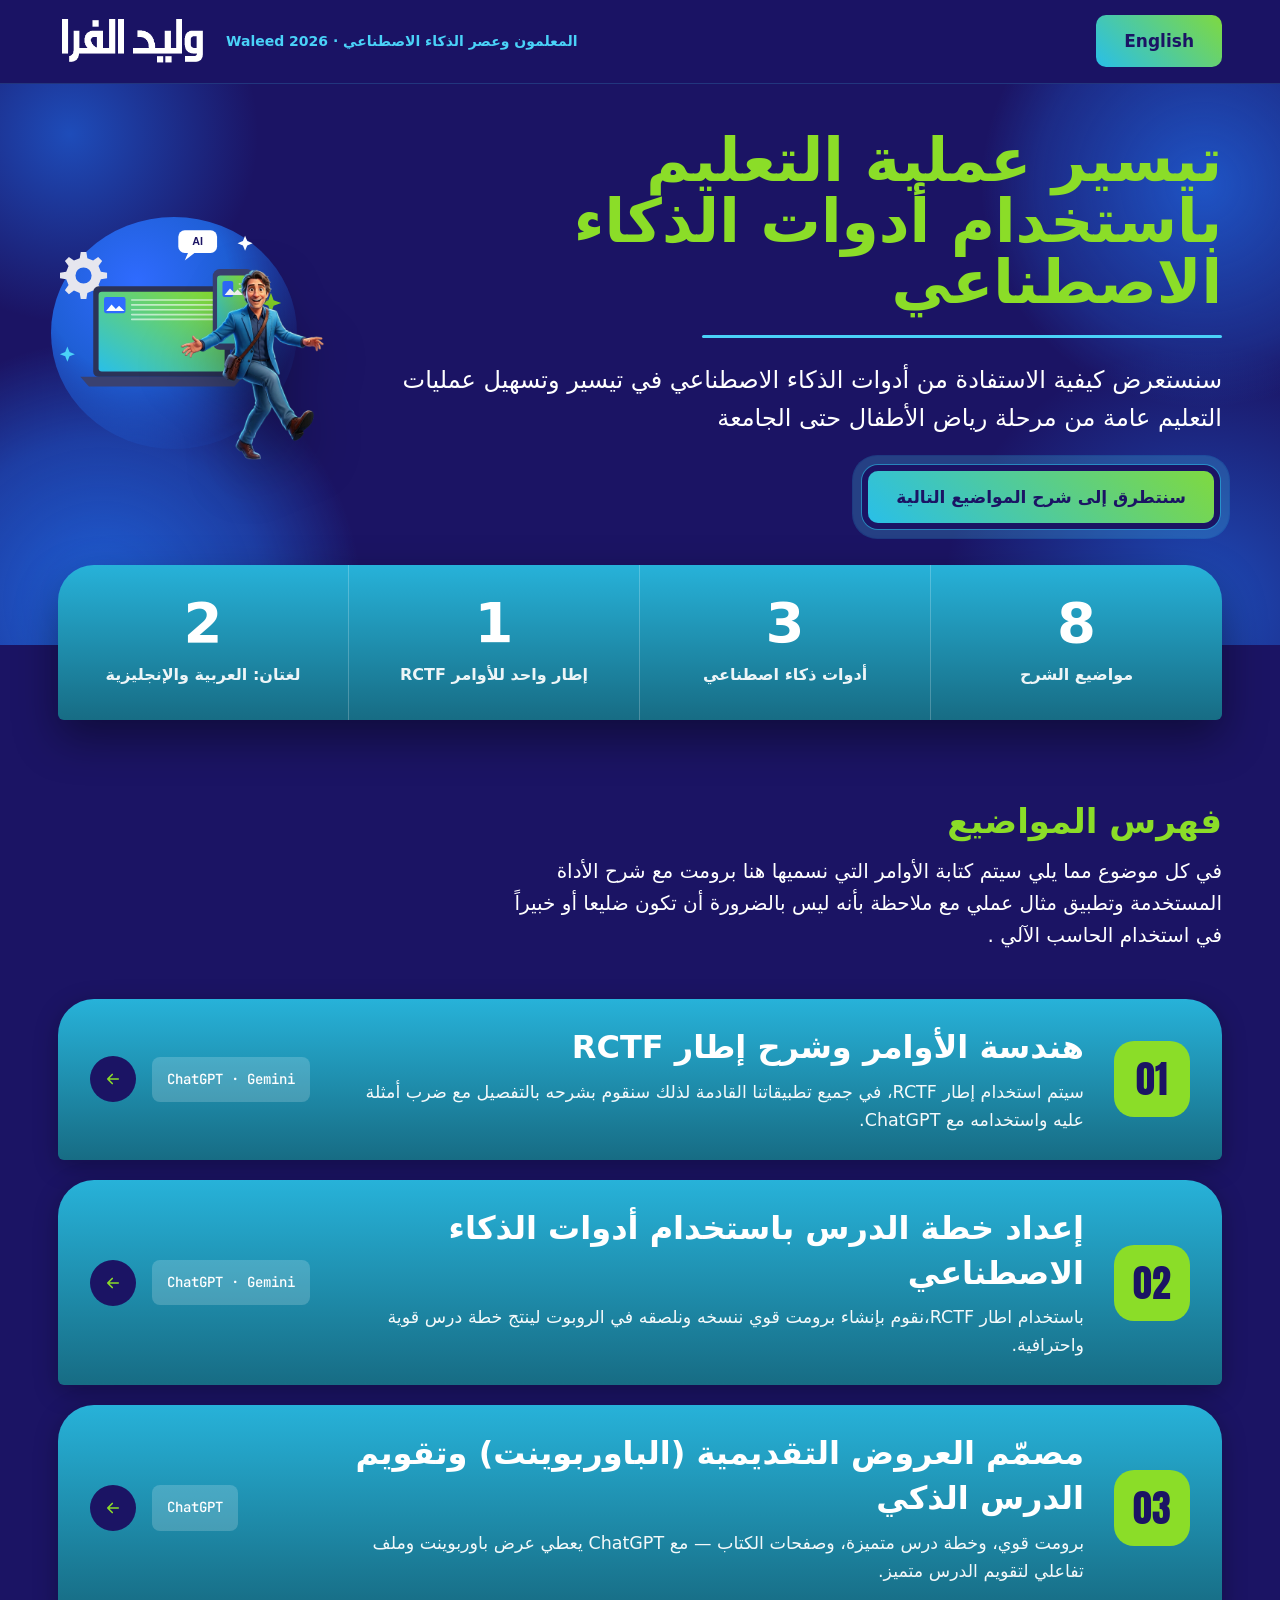
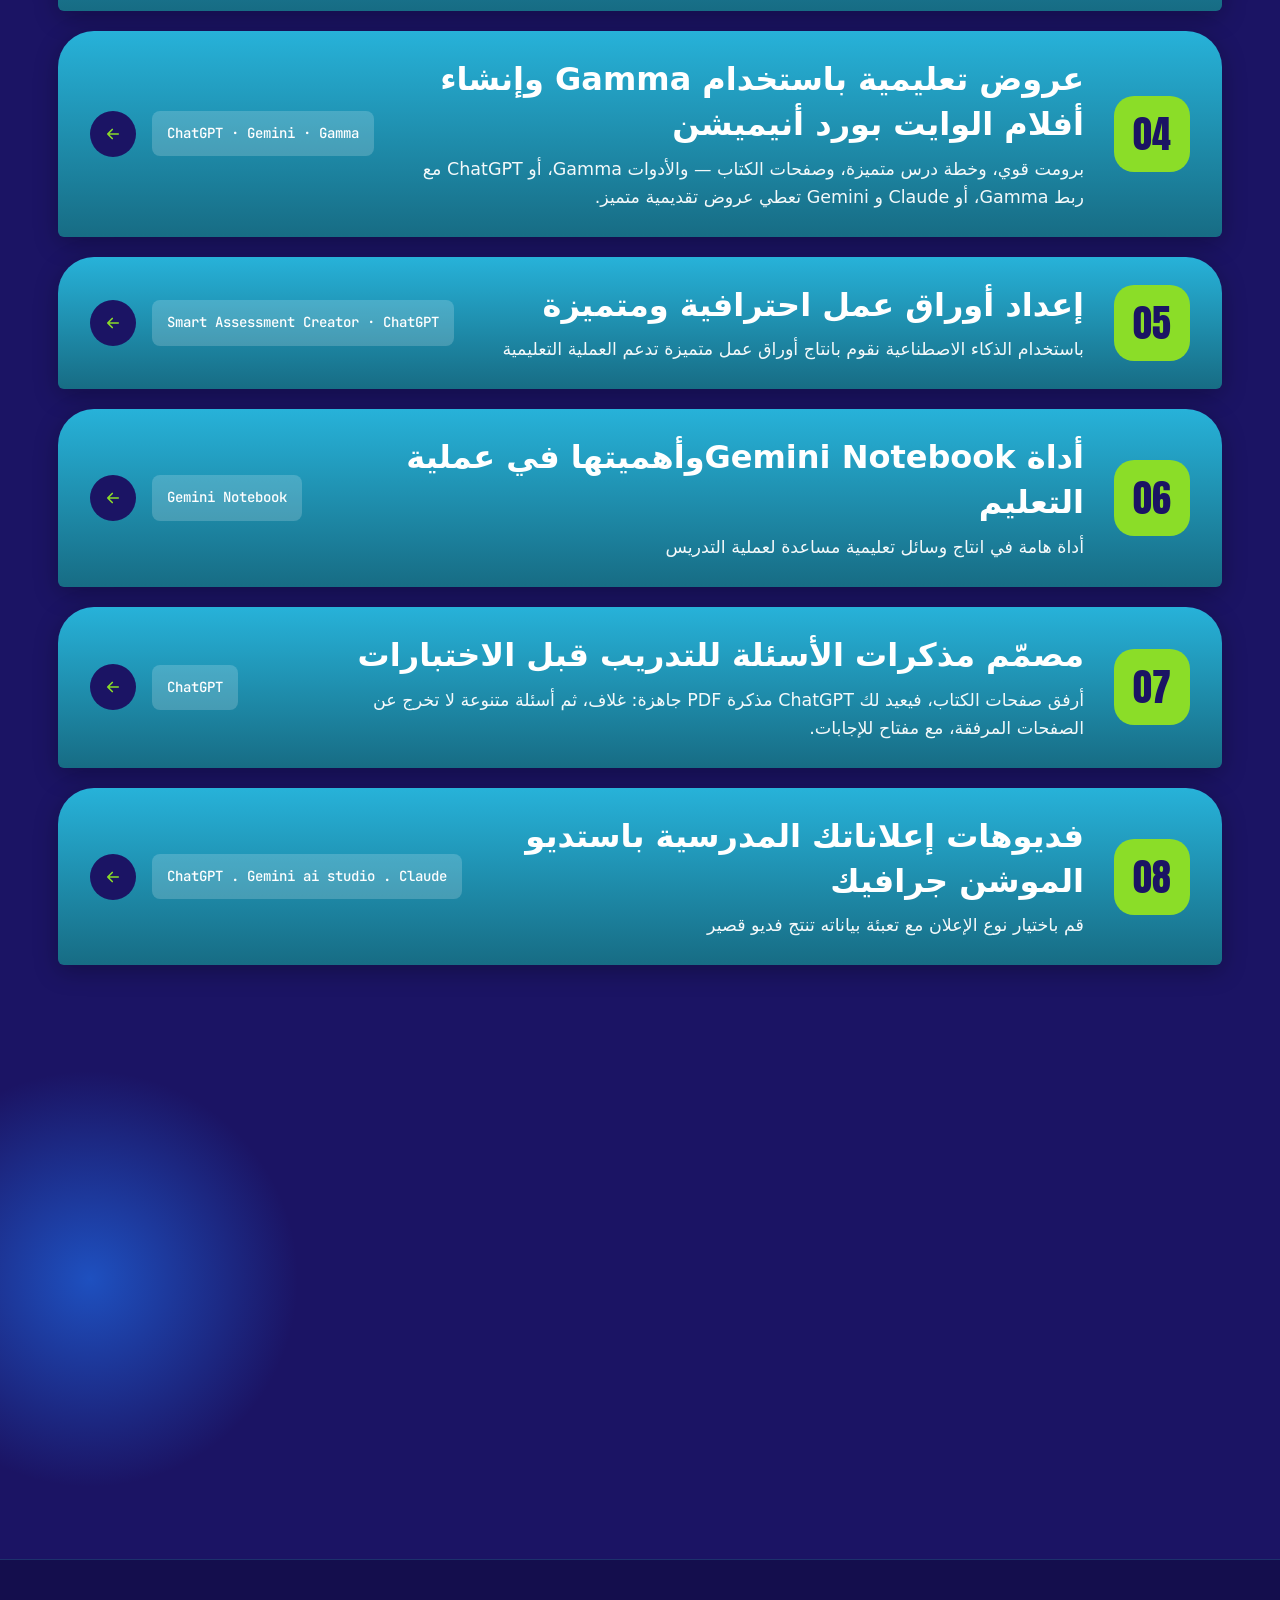
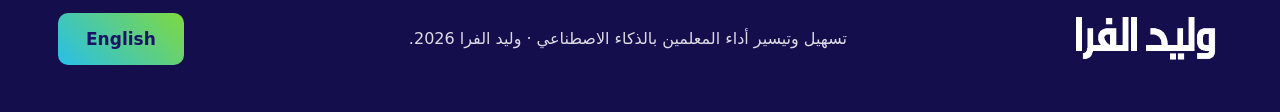
==== commit eb2df8b4: "Update index.html" ====
--- a/index.html
+++ b/index.html
@@ -66,7 +66,7 @@
 <!-- ============ شريط الحالة ============ -->
 <section class="stats" aria-label="Course at a glance">
   <div class="stats-in"><div class="stats-card">
-    <div class="stat no-plus"><b data-count="7">7</b><span data-en="Topics Covered" data-ar="مواضيع الشرح">Topics Covered</span></div>
+    <div class="stat no-plus"><b data-count="8">8</b><span data-en="Topics Covered" data-ar="مواضيع الشرح">Topics Covered</span></div>
     <div class="stat no-plus"><b data-count="3">3</b><span data-en="AI tools" data-ar="أدوات ذكاء اصطناعي">AI tools</span></div>
     <div class="stat no-plus"><b data-count="1">1</b><span data-en="Prompt framework (RCTF)" data-ar="إطار واحد للأوامر RCTF">Prompt framework (RCTF)</span></div>
     <div class="stat no-plus"><b data-count="2">2</b><span data-en="Languages: Arabic and English" data-ar="لغتان: العربية والإنجليزية">Languages: Arabic and English</span></div>
@@ -170,7 +170,17 @@
           <span class="srow-go" aria-hidden="true"><svg width="18" height="18" viewBox="0 0 24 24" fill="none" stroke="currentColor" stroke-width="2.2" stroke-linecap="round" stroke-linejoin="round"><path d="M5 12h14M13 6l6 6-6 6"/></svg></span>
         </span>
       </a>
-
+      <a class="srow" href="MotionStudio.html">
+        <span class="srow-n" aria-hidden="true">08</span>
+        <span class="srow-main">
+          <h3 data-en="Your school promotional videos, created at a motion graphics studio" data-ar="فديوهات إعلاناتك المدرسية باستديو الموشن جرافيك">Your school promotional videos, created at a motion graphics studio</h3>
+          <p data-en="Select the ad type and fill in the required details to generate a short video." data-ar=" قم باختيار نوع الإعلان مع تعبئة بياناته تنتج فديو قصير">Select the ad type and fill in the required details to generate a short video.</p>
+        </span>
+        <span class="srow-side">
+          <span class="tool-chip">ChatGPT . Gemini ai studio . Claude</span>
+          <span class="srow-go" aria-hidden="true"><svg width="18" height="18" viewBox="0 0 24 24" fill="none" stroke="currentColor" stroke-width="2.2" stroke-linecap="round" stroke-linejoin="round"><path d="M5 12h14M13 6l6 6-6 6"/></svg></span>
+        </span>
+      </a>
     </div>
   </div>
 </section>
